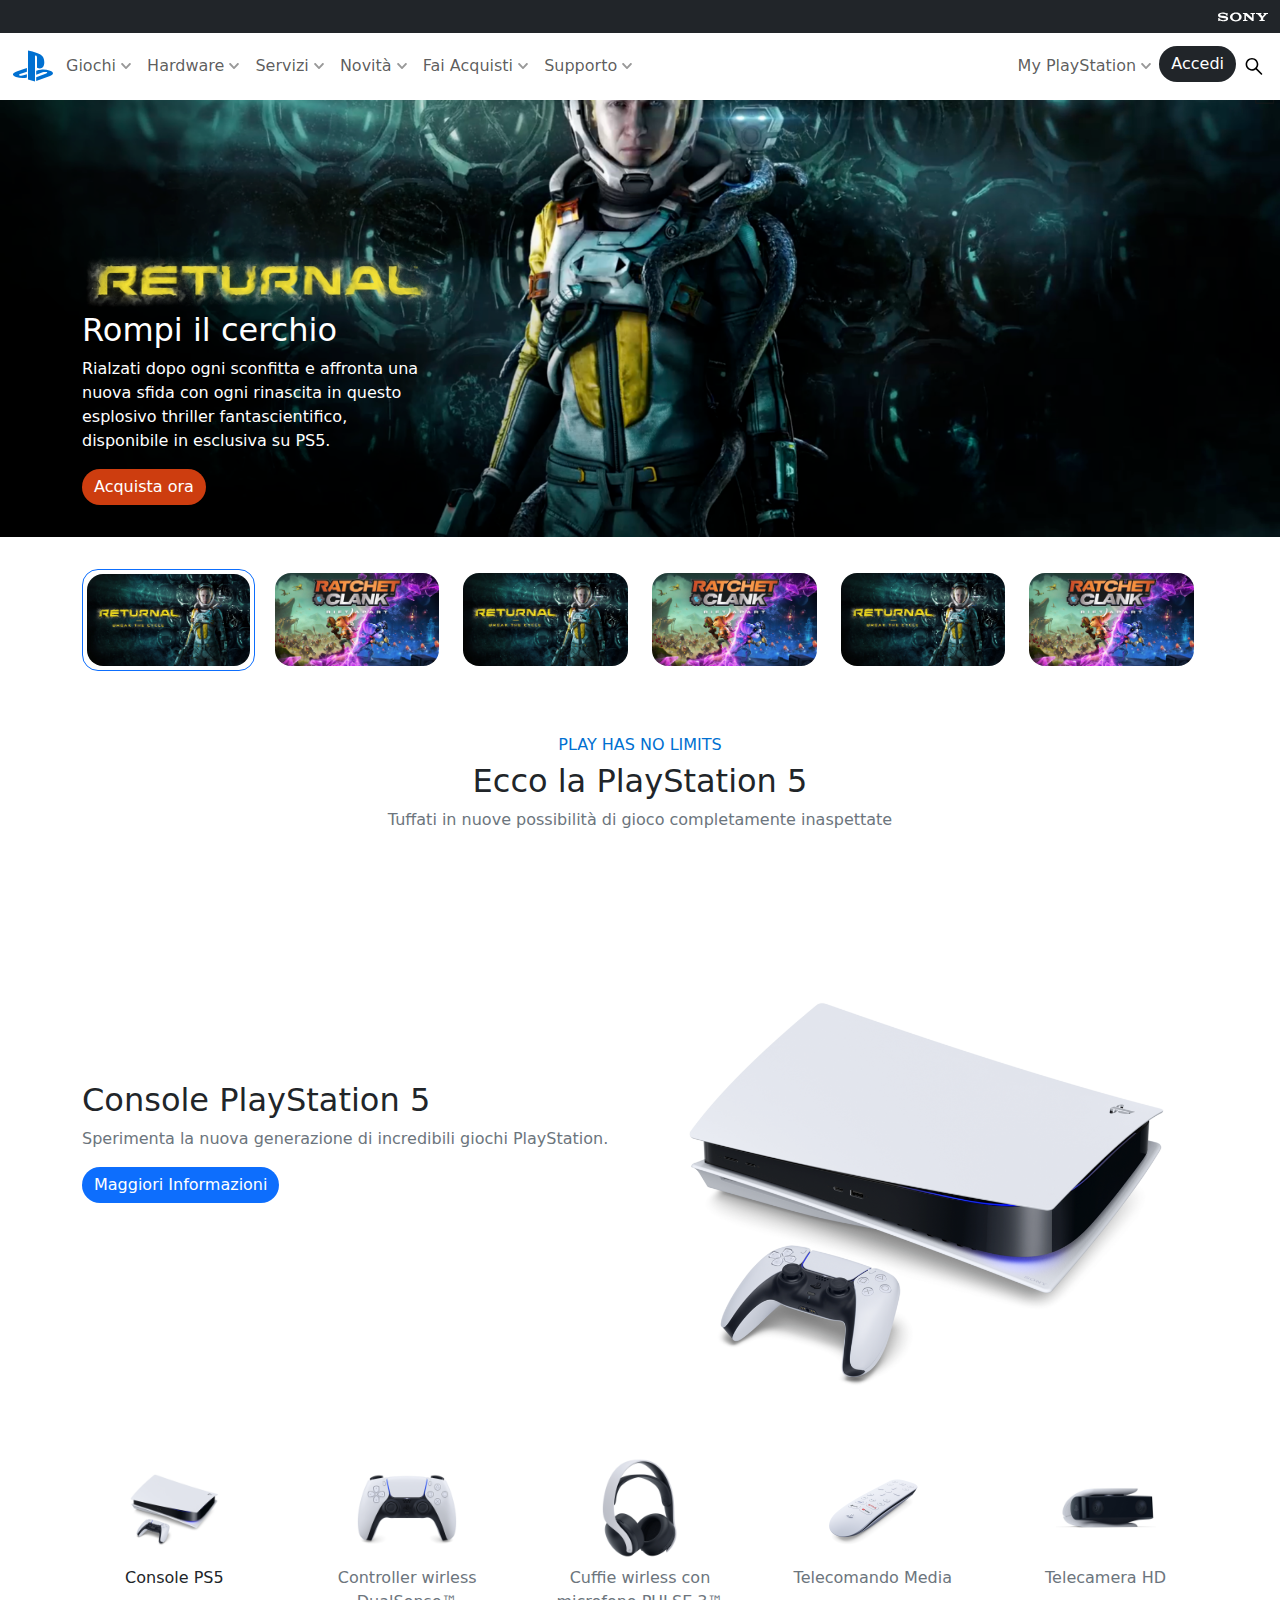
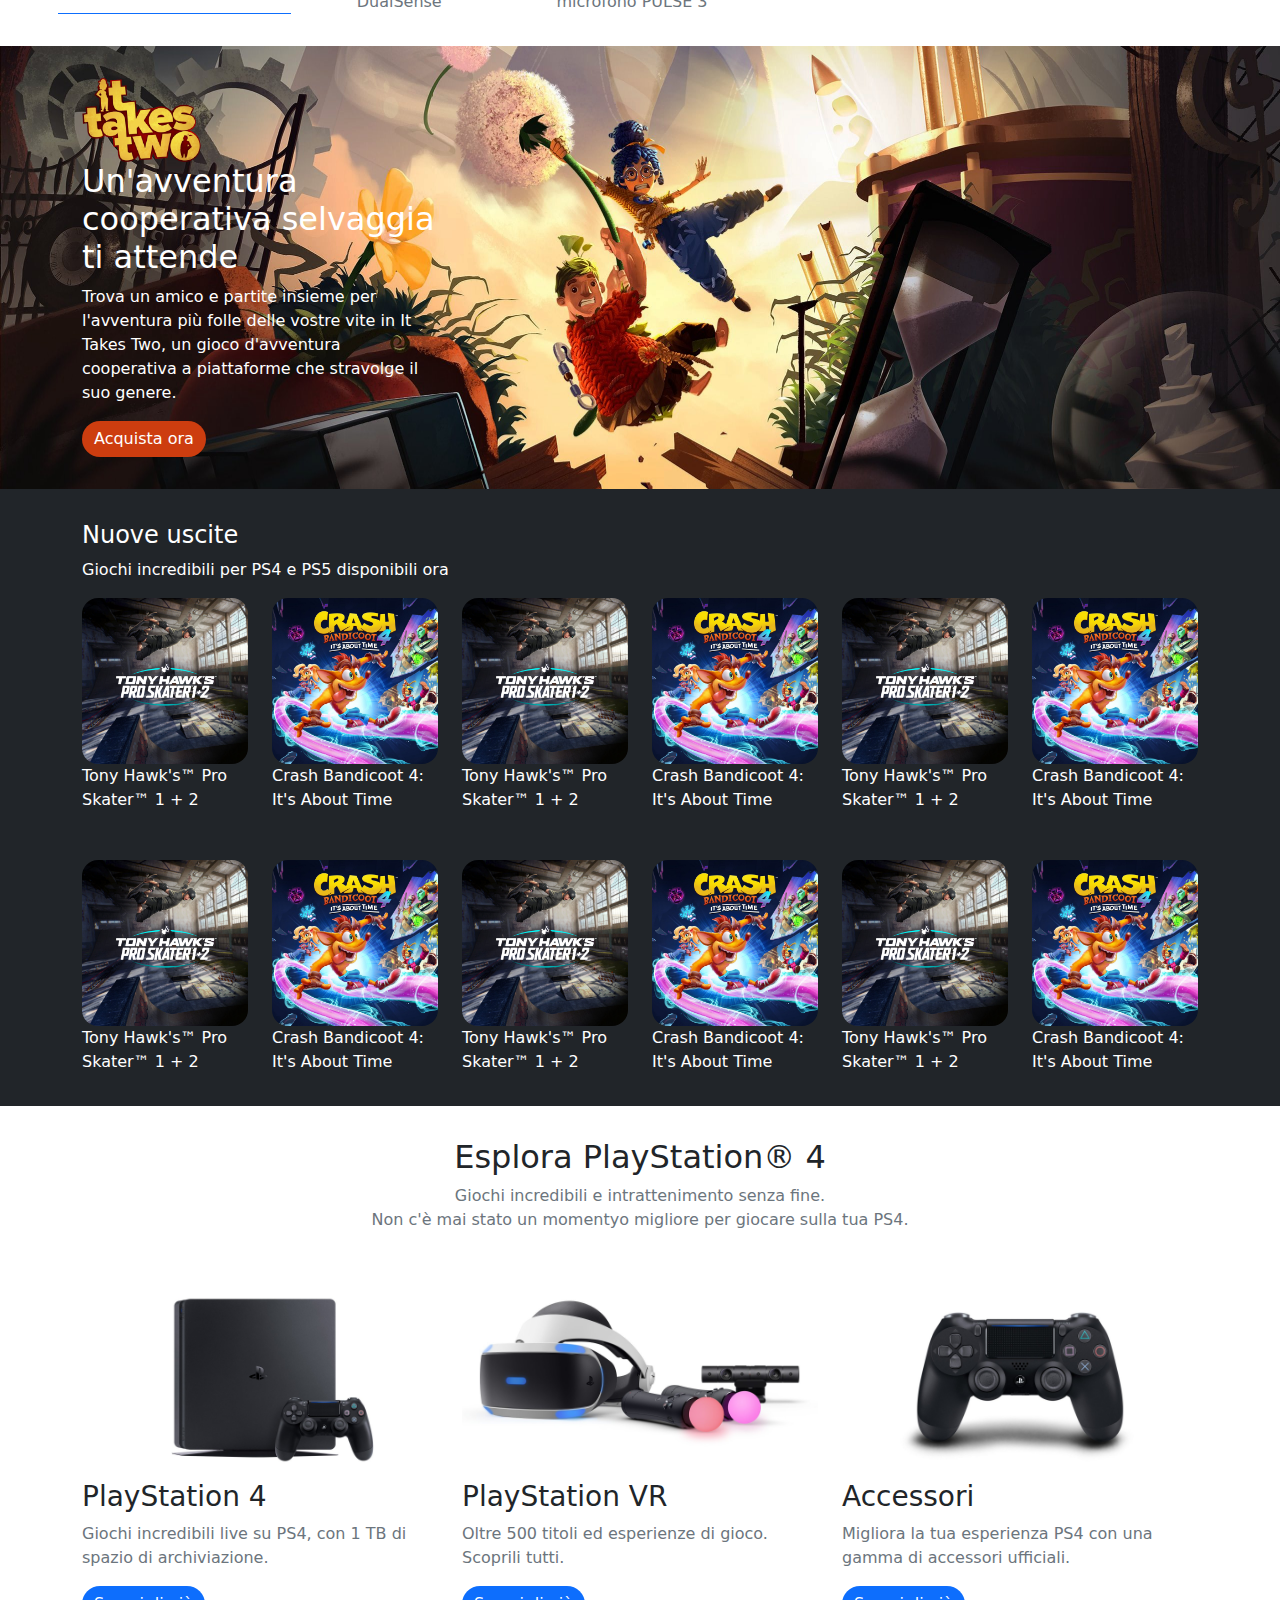
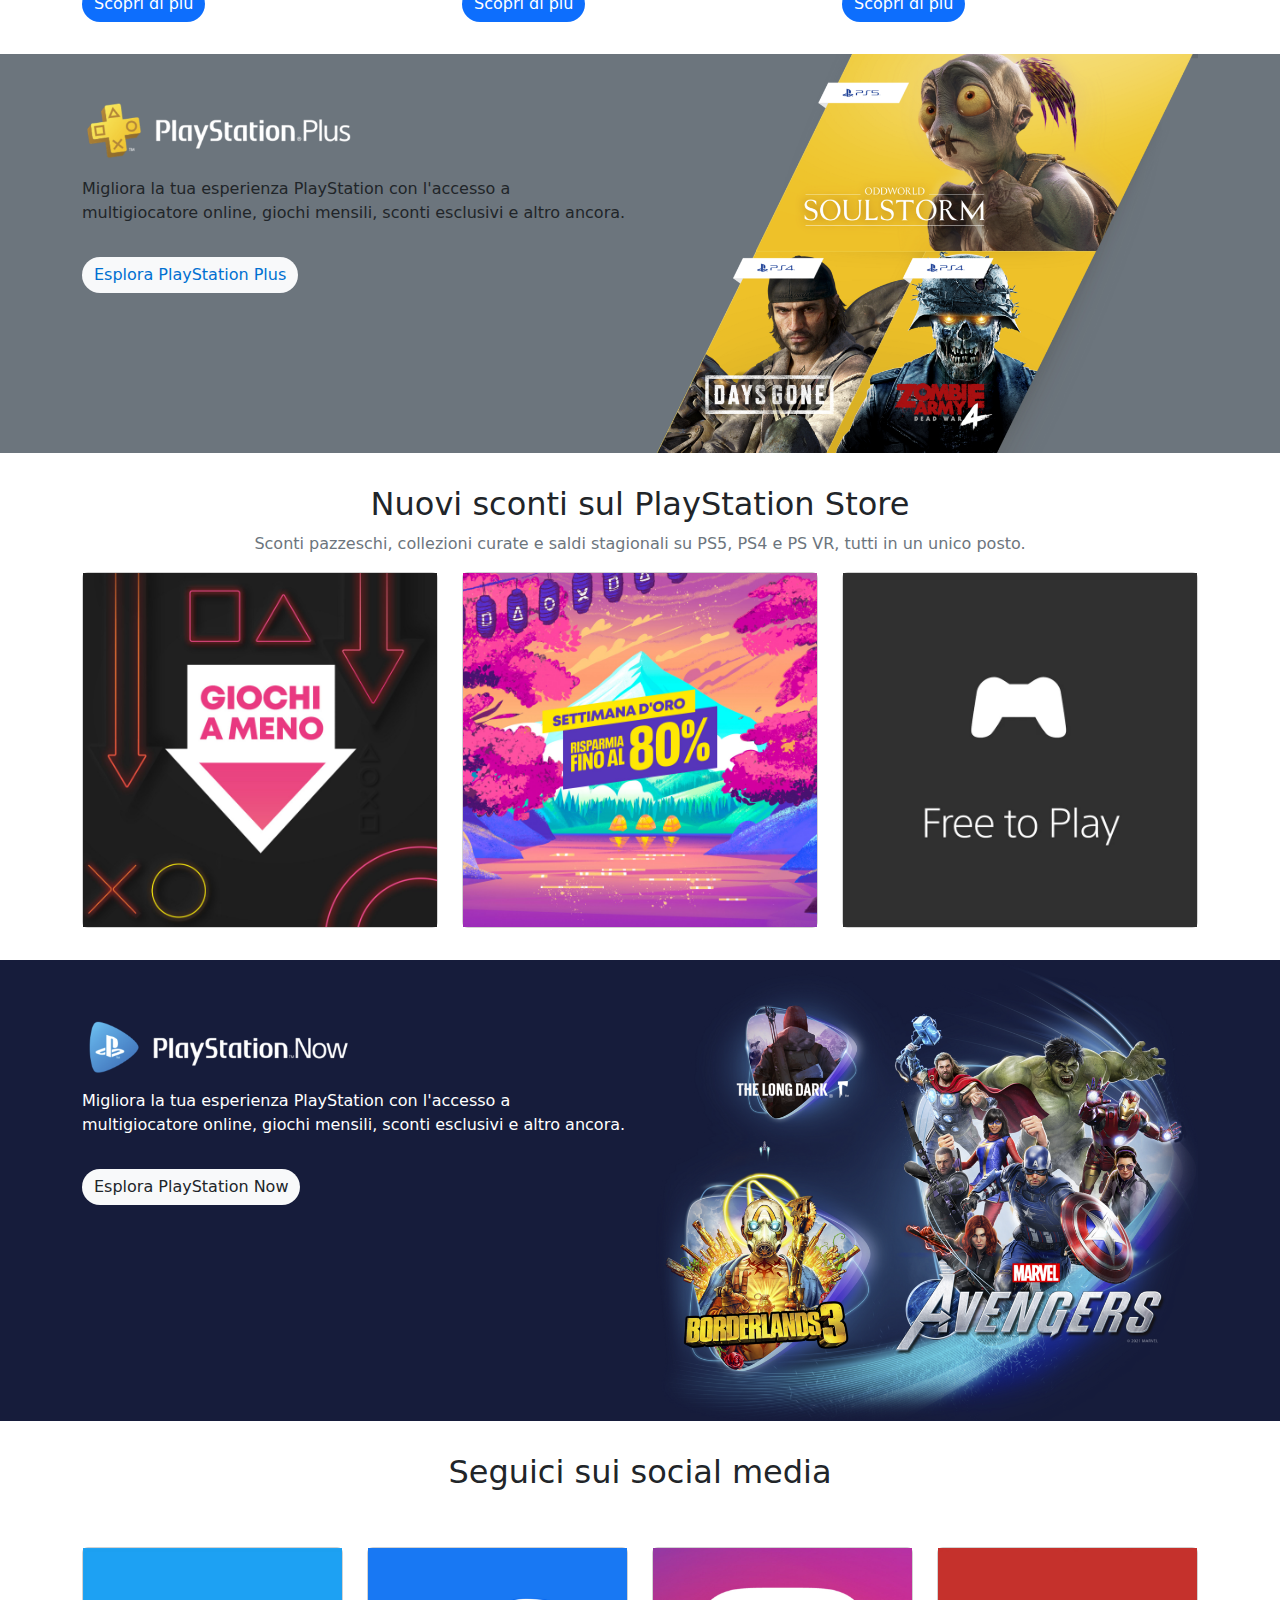
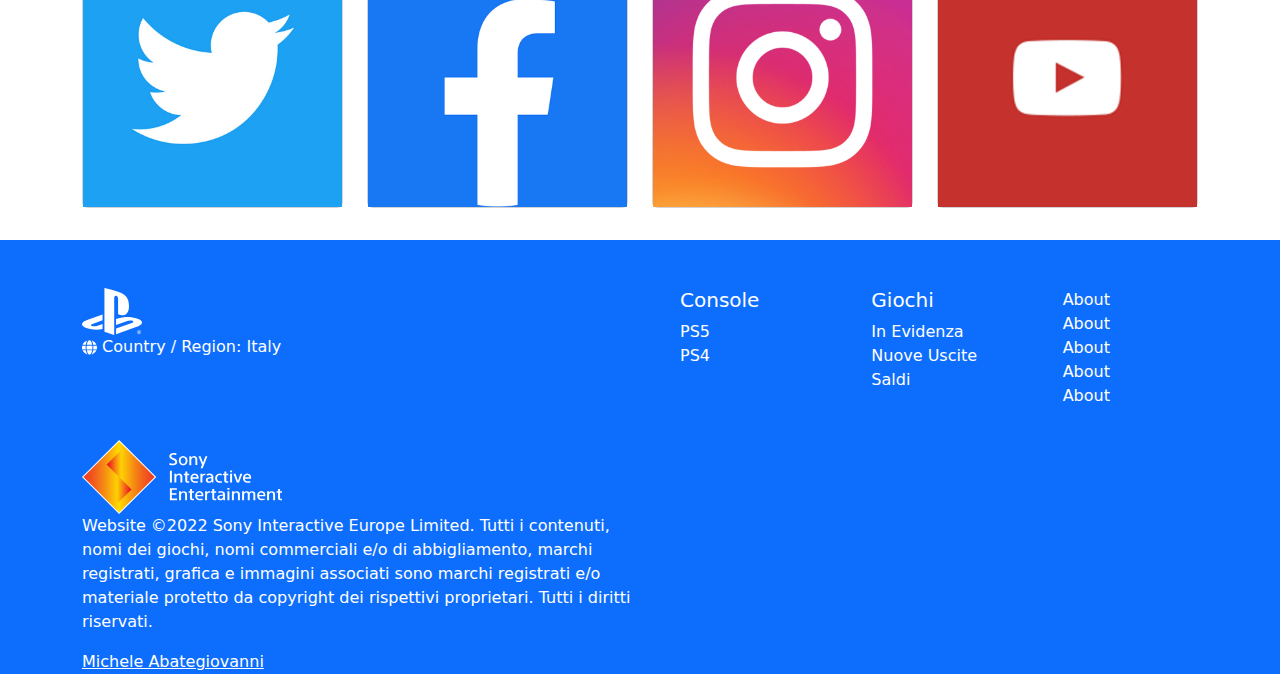
==== index.html @ 39306012 "added game link in footer" ====
<!DOCTYPE html>
<html lang="it">

<head>
    <meta charset="UTF-8">
    <meta http-equiv="X-UA-Compatible" content="IE=edge">
    <meta name="viewport" content="width=device-width, initial-scale=1.0">
    <title>Playstation</title>

    <link rel="stylesheet" href="https://cdn.jsdelivr.net/npm/bootstrap@5.2.2/dist/css/bootstrap.min.css">

    <link rel="stylesheet" href="css/style.css">
    <link rel="stylesheet" href="css/style-media.css">
</head>

<body>

    <header>

        <nav class="position-relative">
            <div class="container-fluid bg-dark text-end py-1">
                <a class="navbar-brand" href="#">
                    <img src="img/sony_logo.svg" alt="sony logo nero" width="50" height="24">
                </a>
            </div>

            <div class="container-fluid navbar navbar-expand-lg px-2 position-fixed bg-white" style="z-index:20">

                <div>
                    <img src="img/play_logo.svg" alt="logo Playstation blu">
                </div>

                <div class="collapse navbar-collapse">
                    <ul class="navbar-nav">

                        <li class="nav-item">
                            <a class="nav-link" href="#">
                                <div>
                                    <span>Giochi</span>
                                    <img src="img/chevron-down-solid.svg" alt="chevronw down grrey" width="10">
                                </div>
                            </a>
                        </li>

                        <li class="nav-item">
                            <a class="nav-link" href="#">
                                <div>
                                    <span>Hardware</span>
                                    <img src="img/chevron-down-solid.svg" alt="chevronw down grrey" width="10">
                                </div>
                            </a>
                        </li>

                        <li class="nav-item">
                            <a class="nav-link" href="#">
                                <div>
                                    <span>Servizi</span>
                                    <img src="img/chevron-down-solid.svg" alt="chevronw down grrey" width="10">
                                </div>
                            </a>
                        </li>

                        <li class="nav-item">
                            <a class="nav-link" href="#">
                                <div>
                                    <span>Novità</span>
                                    <img src="img/chevron-down-solid.svg" alt="chevronw down grrey" width="10">
                                </div>

                            </a>
                        </li>

                        <li class="nav-item">
                            <a class="nav-link" href="#">
                                <div>
                                    <span>Fai Acquisti</span>
                                    <img src="img/chevron-down-solid.svg" alt="chevronw down grrey" width="10">
                                </div>

                            </a>
                        </li>

                        <li class="nav-item">
                            <a class="nav-link" href="#">
                                <div>
                                    <span>Supporto</span>
                                    <img src="img/chevron-down-solid.svg" alt="chevronw down grrey" width="10">
                                </div>
                            </a>
                        </li>

                    </ul>
                </div>

                <div class="collapse navbar-collapse justify-content-end">
                    <ul class="navbar-nav">

                        <li class="nav-item">
                            <a class="nav-link" href="#">
                                <div>
                                    <span>My PlayStation</span>
                                    <img src="img/chevron-down-solid.svg" alt="chevronw down grrey" width="10">
                                </div>
                            </a>
                        </li>

                        <li class="nav-item">
                            <button class="btn border-0 rounded-5 bg-dark text-white" href="#">Accedi</button>
                        </li>

                        <li class="nav-item">
                            <a class="nav-link" href="#">
                                <img src="img/lens.svg" alt="chevronw down grrey" width="20">
                            </a>
                        </li>

                    </ul>
                </div>

                <div class="d-lg-none">
                    <button class="navbar-toggler">
                        <span class="navbar-toggler-icon"></span>
                    </button>
                </div>

            </div>
        </nav>

    </header>

    <main>

        <!-- Section Jumbotron -->
        <section id=hot-title class="bg-jumbotron p-jumbotron">
            <div class="container text-white">
                <div class="row">
                    <div class="col-lg-4">
                        <img src="img/returnal-hero-banner-logo.png" class="img-fluid" alt="">
                        <h2>Rompi il cerchio</h2>
                        <p>Rialzati dopo ogni sconfitta e affronta una nuova sfida con ogni rinascita in questo
                            esplosivo thriller fantascientifico, disponibile in esclusiva su PS5.
                        </p>
                        <button class="btn border-0 rounded-5 bg-orange text-white" href="#">Acquista ora</button>
                    </div>
                </div>
            </div>
        </section>

        <!-- Section Card -->
        <section>
            <div class="container">
                <div class="row row-cols-2 row-cols-sm-3 row-cols-lg-6 g-3">

                    <div class="col">
                        <div class="card border-1 border-primary p-1 rounded-4">
                            <img src="img/returnal-listing-thumb-01-ps5.jpg" class="img-fluid rounded-4"
                                alt="copertina returnal">
                        </div>
                    </div>

                    <div class="col">
                        <div class="card border-0 p-1">
                            <img src="img/ratchet-and-clank-rift-apart-keyart.jpg" class="img-fluid rounded-4"
                                alt="copertina ratchet and clank rift apart">
                        </div>
                    </div>

                    <div class="col">
                        <div class="card border-0 p-1">
                            <img src="img/returnal-listing-thumb-01-ps5.jpg" class="img-fluid rounded-4"
                                alt="copertina returnal">
                        </div>
                    </div>

                    <div class="col">
                        <div class="card border-0 p-1">
                            <img src="img/ratchet-and-clank-rift-apart-keyart.jpg" class="img-fluid rounded-4"
                                alt="copertina ratchet and clank rift apart">
                        </div>
                    </div>

                    <div class="col">
                        <div class="card border-0 p-1">
                            <img src="img/returnal-listing-thumb-01-ps5.jpg" class="img-fluid rounded-4"
                                alt="copertina returnal">
                        </div>
                    </div>

                    <div class="col">
                        <div class="card border-0 p-1">
                            <img src="img/ratchet-and-clank-rift-apart-keyart.jpg" class="img-fluid rounded-4"
                                alt="copertina ratchet and clank rift apart">
                        </div>
                    </div>

                </div>
            </div>
        </section>

        <!-- Section Here PS5 -->
        <section>
            <div class="container text-center">
                <h6 class="text-l-blue">PLAY HAS NO LIMITS</h6>
                <h2>Ecco la PlayStation 5</h2>
                <p class="text-secondary">Tuffati in nuove possibilità di gioco completamente inaspettate</p>
        </section>

        <!-- Section Console Row -->
        <section>
            <div id=ps5 class="container">
                <div class="row row-cols-1 row-cols-md-2 align-text-ps5">
                    <div class="col">
                        <h2>Console PlayStation 5</h2>
                        <p class="text-secondary">Sperimenta la nuova generazione di incredibili giochi PlayStation.</p>
                        <button class="btn border-0 rounded-5 bg-primary text-white" href="#">Maggiori
                            Informazioni</button>
                    </div>

                    <div class="col">
                        <img src="img/playstation-5-thumb.png" class="img-fluid" alt="playstation 5 con controller ">
                    </div>
                </div>

                <div class="row row-cols-3 row-cols-md-5 g-1 g-md-5 text-center">
                    <div class="col border-bottom border-primary">
                        <img src="img/playstation-5-thumb.png" class="img-fluid img-md-w  img-lg-w"
                            alt="playstation 5 con joypad">
                        <div class="d-none d-md-block pt-2">Console PS5</div>
                    </div>

                    <div class="col">
                        <img src="img/joypad-thumb.png" class="img-fluid img-md-w img-lg-w"
                            alt="joypad per playstation 5">
                        <div class="text-secondary d-none d-md-block pt-2">Controller wirless DualSense™</div>
                    </div>

                    <div class="col">
                        <img src="img/headset-thumb.png" class="img-fluid img-md-w img-lg-w"
                            alt="cuffie per playstation 5">
                        <div class="text-secondary d-none d-md-block pt-2">Cuffie wirless con microfono PULSE 3™</div>
                    </div>

                    <div class="col">
                        <img src="img/remote-thumb.png" class="img-fluid img-md-w img-lg-w"
                            alt="telecomando remoto per playstation 5">
                        <div class="text-secondary d-none d-md-block pt-2">Telecomando Media</div>
                    </div>

                    <div class="col">
                        <img src="img/camera-thumb.jpg" class="img-fluid img-md-w img-lg-w"
                            alt="camera per playstation 5">
                        <div class="text-secondary d-none d-md-block pt-2">Telecamera HD</div>
                    </div>
                </div>

            </div>

        </section>

        <!-- Section It Takes Two -->
        <section class="bg-takes-two">
            <div class="container text-white">
                <div class="row">
                    <div class="col-lg-4">
                        <img src="img/it-takes-two-logo.png" class="img-take-w img-take-lg-w"
                            alt="logo ita takes two logo">
                        <h2>Un'avventura cooperativa selvaggia ti attende</h2>
                        <p>Trova un amico e partite insieme per l'avventura più folle delle vostre vite in It Takes Two,
                            un gioco d'avventura cooperativa a piattaforme che stravolge il suo genere.
                        </p>
                        <button class="btn border-0 rounded-5 bg-orange text-white" href="#">Acquista ora</button>
                    </div>
                </div>
            </div>
        </section>

        <!-- New Releases  -->
        <section id="new-relases" class="bg-dark">

            <div class="container text-white">

                <h4>Nuove uscite</h4>
                <div class="pb-3">Giochi incredibili per PS4 e PS5 disponibili ora</div>

                <div class="row row-cols-2 row-cols-sm-3 row-cols-lg-6 gy-5">

                    <div class="col">
                        <img src="img/tony-hawks-pro-skater-1-2-store-art.jpg" class="img-fluid rounded-4"
                            alt="copertina tony hawks pro skater 1 2">
                        <div>Tony Hawk's™ Pro Skater™ 1 + 2</div>
                    </div>

                    <div class="col">
                        <img src="img/crash-bandicoot-4-its-about-time-store-art.jpg" class="img-fluid rounded-4"
                            alt="copertina crash bandicoot 4">
                        <div>Crash Bandicoot 4: It's About Time</div>
                    </div>

                    <div class="col">
                        <img src="img/tony-hawks-pro-skater-1-2-store-art.jpg" class="img-fluid rounded-4"
                            alt="copertina tony hawks pro skater 1 2">
                        <div>Tony Hawk's™ Pro Skater™ 1 + 2</div>

                    </div>

                    <div class="col">
                        <img src="img/crash-bandicoot-4-its-about-time-store-art.jpg" class="img-fluid rounded-4"
                            alt="copertina crash bandicoot 4">
                        <div>Crash Bandicoot 4: It's About Time</div>

                    </div>

                    <div class="col">
                        <img src="img/tony-hawks-pro-skater-1-2-store-art.jpg" class="img-fluid rounded-4"
                            alt="copertina tony hawks pro skater 1 2">
                        <div>Tony Hawk's™ Pro Skater™ 1 + 2</div>

                    </div>

                    <div class="col">
                        <img src="img/crash-bandicoot-4-its-about-time-store-art.jpg" class="img-fluid rounded-4"
                            alt="copertina crash bandicoot 4">
                        <div>Crash Bandicoot 4: It's About Time</div>

                    </div>

                    <div class="col">
                        <img src="img/tony-hawks-pro-skater-1-2-store-art.jpg" class="img-fluid rounded-4"
                            alt="copertina tony hawks pro skater 1 2">
                        <div>Tony Hawk's™ Pro Skater™ 1 + 2</div>
                    </div>

                    <div class="col">
                        <img src="img/crash-bandicoot-4-its-about-time-store-art.jpg" class="img-fluid rounded-4"
                            alt="copertina crash bandicoot 4">
                        <div>Crash Bandicoot 4: It's About Time</div>

                    </div>

                    <div class="col">
                        <img src="img/tony-hawks-pro-skater-1-2-store-art.jpg" class="img-fluid rounded-4"
                            alt="copertina tony hawks pro skater 1 2">
                        <div>Tony Hawk's™ Pro Skater™ 1 + 2</div>
                    </div>

                    <div class="col">
                        <img src="img/crash-bandicoot-4-its-about-time-store-art.jpg" class="img-fluid rounded-4"
                            alt="copertina crash bandicoot 4">
                        <div>Crash Bandicoot 4: It's About Time</div>

                    </div>

                    <div class="col">
                        <img src="img/tony-hawks-pro-skater-1-2-store-art.jpg" class="img-fluid rounded-4"
                            alt="copertina tony hawks pro skater 1 2">
                        <div>Tony Hawk's™ Pro Skater™ 1 + 2</div>
                    </div>

                    <div class="col">
                        <img src="img/crash-bandicoot-4-its-about-time-store-art.jpg" class="img-fluid rounded-4"
                            alt="copertina crash bandicoot 4">
                        <div>Crash Bandicoot 4: It's About Time</div>

                    </div>

                </div>

            </div>

        </section>

        <!-- Explore PS4 -->
        <section id="ps4">
            <div class="container">

                <!-- Title Section -->
                <div class="text-center pb-5">
                    <h2>Esplora PlayStation® 4</h2>
                    <div class="text-secondary">Giochi incredibili e intrattenimento senza fine.</div>
                    <div class="text-secondary">Non c'è mai stato un momentyo migliore per giocare sulla tua PS4.</div>
                </div>

                <div class="row row-cols-1 row-cols-md-3 gy-5">

                    <div class="col">
                        <img src="img/ps4-slim-homepage-image-block.jpg" class="img-fluid"
                            alt="playstation 4 con joypad">
                        <h3>PlayStation 4</h3>
                        <div class="text-secondary">Giochi incredibili live su PS4, con 1 TB di spazio di archiviazione.
                        </div>
                        <button class="btn border-0 rounded-5 bg-primary text-white mt-3" href="#">Scopri di
                            più</button>
                    </div>

                    <div class="col">
                        <img src="img/double11-202010-tw-psvr.jpg" class="img-fluid" alt="playstation vr bundle">
                        <h3>PlayStation VR</h3>
                        <div class="text-secondary">Oltre 500 titoli ed esperienze di gioco. </div>
                        <div class="text-secondary">Scoprili tutti.</div>
                        <button class="btn border-0 rounded-5 bg-primary text-white mt-3" href="#">Scopri di
                            più</button>
                    </div>

                    <div class="col">
                        <img src="img/dualshock-4-listing-thumb.jpg" class="img-fluid" alt="dualshock ps4 nero">
                        <h3>Accessori</h3>
                        <div class="text-secondary">Migliora la tua esperienza PS4 con una gamma di accessori ufficiali.
                        </div>
                        <button class="btn border-0 rounded-5 bg-primary text-white mt-3" href="#">Scopri di
                            più</button>
                    </div>

                </div>

            </div>

        </section>

        <!-- PlayStation Plus Banner -->
        <section class="bg-secondary">
            <div class="container pb-0 margin-md-banner">
                <div class="row row-cols-md-2">
                    <div class="col">
                        <img src="img/ps-plus-logo.png" class="logo-banner pt-5" alt="logo playstation plus">
                        <p class="py-3">Migliora la tua esperienza PlayStation con l'accesso a multigiocatore online,
                            giochi mensili, sconti esclusivi e altro ancora.</p>
                        <button class="btn border-0 rounded-5 bg-light text-l-blue" href="#">Esplora PlayStation
                            Plus</button>
                    </div>

                    <div class="col d-none d-md-block">
                        <img src="img/ps-plus-april-monthly-games-featured-image-block.png" class="img-fluid" alt="">
                    </div>

                </div>

            </div>
        </section>

        <!-- New Sales PS-Store -->
        <section id="sales">

            <div class="container text-center">
                <h2>Nuovi sconti sul PlayStation Store</h2>
                <p class="text-secondary">Sconti pazzeschi, collezioni curate e saldi stagionali su PS5, PS4 e PS VR,
                    tutti in un unico posto.
                </p>

                <div class="row row-cols-1 row-cols-md-3 gy-3">

                    <div class="col">
                        <div class="card">
                            <a href="#">
                                <img src="img/playstation-store-games-under-20-spotlight.jpg" class="img-fluid"
                                    alt="copertina sconti giochi a meno 20">
                            </a>
                        </div>
                    </div>

                    <div class="col">
                        <div class="card">
                            <a href="#">
                                <img src="img/playstation-store-golden-week-sale-spotlight.jpg" class="img-fluid"
                                    alt="copertina settimana d'oro fino a 80%">
                            </a>
                        </div>
                    </div>

                    <div class="col">
                        <div class="card">
                            <a href="#">
                                <img src="img/playstation-store-free-to-play-spotlight.png" class="img-fluid"
                                    alt="copertina free to play giochi">
                            </a>
                        </div>
                    </div>

                </div>

            </div>

        </section>

        <!-- PlayStation Now Banner -->
        <section class="bg-ps-now">

            <div class="container pb-0 margin-md-banner">

                <div class="row row-cols-md-2">

                    <div class="col">

                        <img src="img/ps-now-logo-two-column.png" class="logo-banner pt-5" alt="logo playstation now">
                        <p class="py-3 text-white">Migliora la tua esperienza PlayStation con l'accesso a multigiocatore
                            online,
                            giochi mensili, sconti esclusivi e altro ancora.</p>
                        <button class="btn border-0 rounded-5 bg-light" href="#">Esplora PlayStation
                            Now</button>
                    </div>

                    <div class="col d-none d-md-block">
                        <img src="img/ps-now-april-featured-image-block.png" class="img-fluid"
                            alt="immagine ps now aprile ">
                    </div>

                </div>

            </div>

        </section>

        <!-- Follow On Social Media -->
        <section>

            <div class="container text-center">

                <h2 class="pb-5">Seguici sui social media</h2>

                <div class="row row-cols-2 row-cols-sm-4 gy-3">

                    <div class="col">

                        <div class="card">
                            <a href="#">
                                <img src="img/twitter.jpg" class="img-fluid" alt="copertina logo twitter">
                            </a>
                        </div>

                    </div>

                    <div class="col">

                        <div class="card">
                            <a href="#">
                                <img src="img/facebook.jpg" class="img-fluid" alt="copertina logo facebook">
                            </a>
                        </div>

                    </div>

                    <div class="col">

                        <div class="card">
                            <a href="#">
                                <img src="img/instagram.jpg" class="img-fluid" alt="copertina logo instagram">
                            </a>
                        </div>

                    </div>

                    <div class="col">

                        <div class="card">
                            <a href="#">
                                <img src="img/youtube.png" class="img-fluid" alt="copertina logo youtube">
                            </a>
                        </div>

                    </div>

                </div>

            </div>

        </section>

    </main>

    <footer class="bg-primary">

        <div class="container pt-5">

            <div class="row row-cols-1 row-cols-lg-2 g-3">

                <div class="col">

                    <a href="#">
                        <img src="img/ps-footer.svg" alt="logo playstation bianco">
                    </a>

                    <div>
                        <a href="#">
                            <img src="img/language-globe.svg" class="img-fluid" width="15" alt="icona globo lingua">
                        </a>
                        <span class="text-white">Country / Region: Italy</span>
                    </div>

                </div>

                <div class="col">

                    <div class="row row-cols-1 row-cols-md-3">

                        <div class="col">

                            
                            <ul>

                                <li><h5 class="text-white">Console</h5></li>

                                <li><a href="#ps5">PS5</a></li>

                                <li><a href="#ps4">PS4</a></li>

                            </ul>

                        </div>

                        <div class="col">

                            <ul>

                                <li><h5 class="text-white">Giochi</h5></li>

                                <li><a href="#hot-title">In Evidenza</a></li>

                                <li><a href="#new-relases">Nuove Uscite</a></li>

                                <li><a href="#sales">Saldi</a></li>

                            </ul>

                        </div>

                        <div class="col">

                            <ul>

                                <li><a href="#">About</a></li>

                                <li><a href="#">About</a></li>

                                <li><a href="#">About</a></li>

                                <li><a href="#">About</a></li>

                                <li><a href="#">About</a></li>

                            </ul>

                        </div>

                    </div>

                </div>

                <div class="col">

                    <a href="#">
                        <img src="img/sie-logo.svg" class="img-fluid" width="200" alt="logo Sony Interactive Entertainment">
                    </a>

                    <div class="text-white">
                        <p >Website ©2022 Sony Interactive Europe Limited. Tutti i contenuti, nomi dei giochi, nomi
                            commerciali e/o di abbigliamento, marchi registrati, grafica e immagini associati sono
                            marchi registrati e/o materiale protetto da copyright dei rispettivi proprietari. Tutti i
                            diritti riservati.
                        </p>
                        <a href="#" class="text-white">Michele Abategiovanni</a>
                    </div>

                </div>

            </div>

        </div>

    </footer>

</body>

</html>
---- css/style.css ----
main {
    margin-top: 67px;
}

section {
    padding: 2rem 0;
}

.bg-jumbotron {
    background-image: url(../img/jumbo-bg.png);
    background-size: cover;
    background-position: center;
}

.p-jumbotron {
    padding-top: 150px;
}

.bg-orange {
    background-color: #CD3D0F;
}

.text-l-blue{
    color: #0070D1;
}


.bg-takes-two{
    background-image: url(../img/it-takes-two-hero-banner-desktop.jpg);
    background-repeat: no-repeat;
    background-size: cover;
    background-position: top;
}

.bg-ps-now{
    background-color: #161C3B;
}

.img-take-w{
    width: 300px;
}

.logo-banner{
    width: 50%;
    height: auto;
}

footer ul li a{
    color: white;
    text-decoration: none;
}

footer ul li{
    list-style: none;
}
---- css/style-media.css ----
@media screen and (min-width: 768px) {
    .align-text-ps5{
        align-items: last baseline;
    }

    .img-md-w{
        width: 60px;
    }

    .margin-md-banner{
        margin-top: -32px;
        margin-bottom: -32px;
    }


}

@media screen and (min-width: 992px) {
    .img-lg-w{
        width: 100px;
    }

    .img-take-lg-w{
        width: 120px;
    }
}
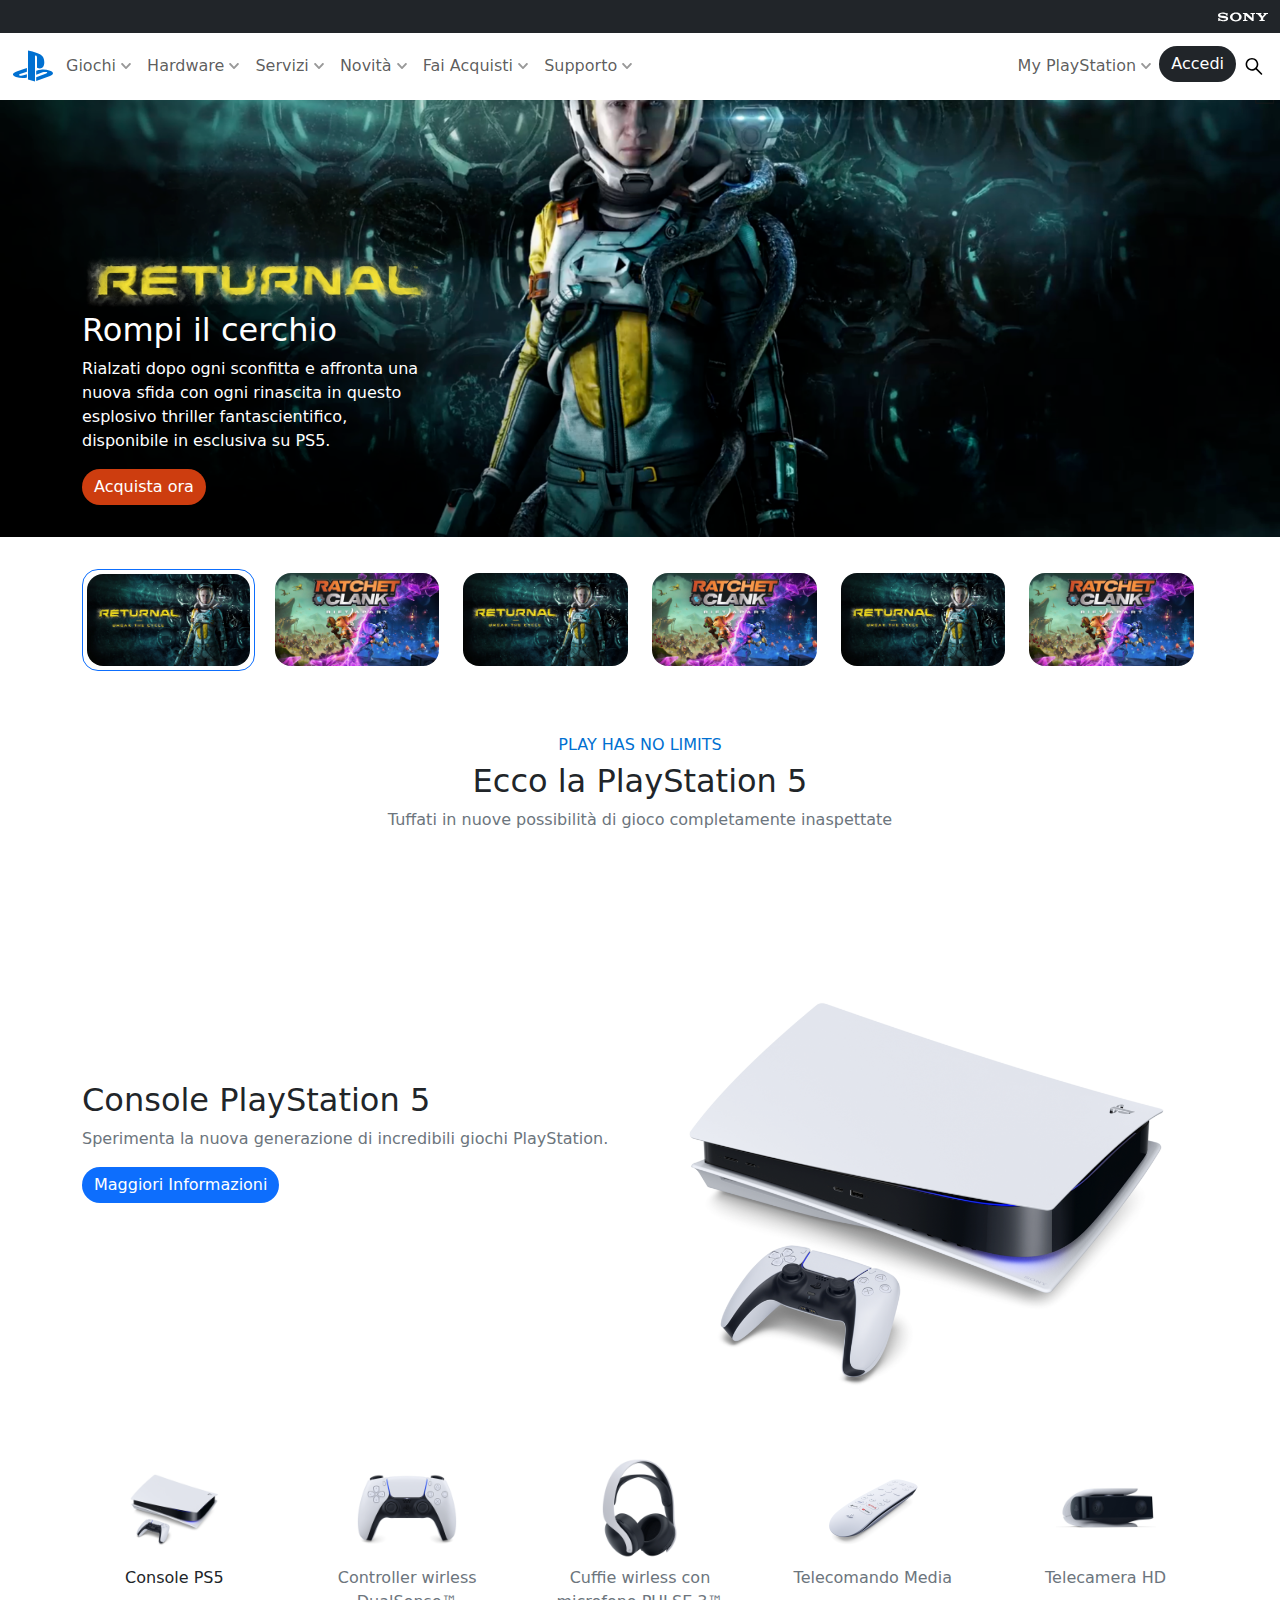
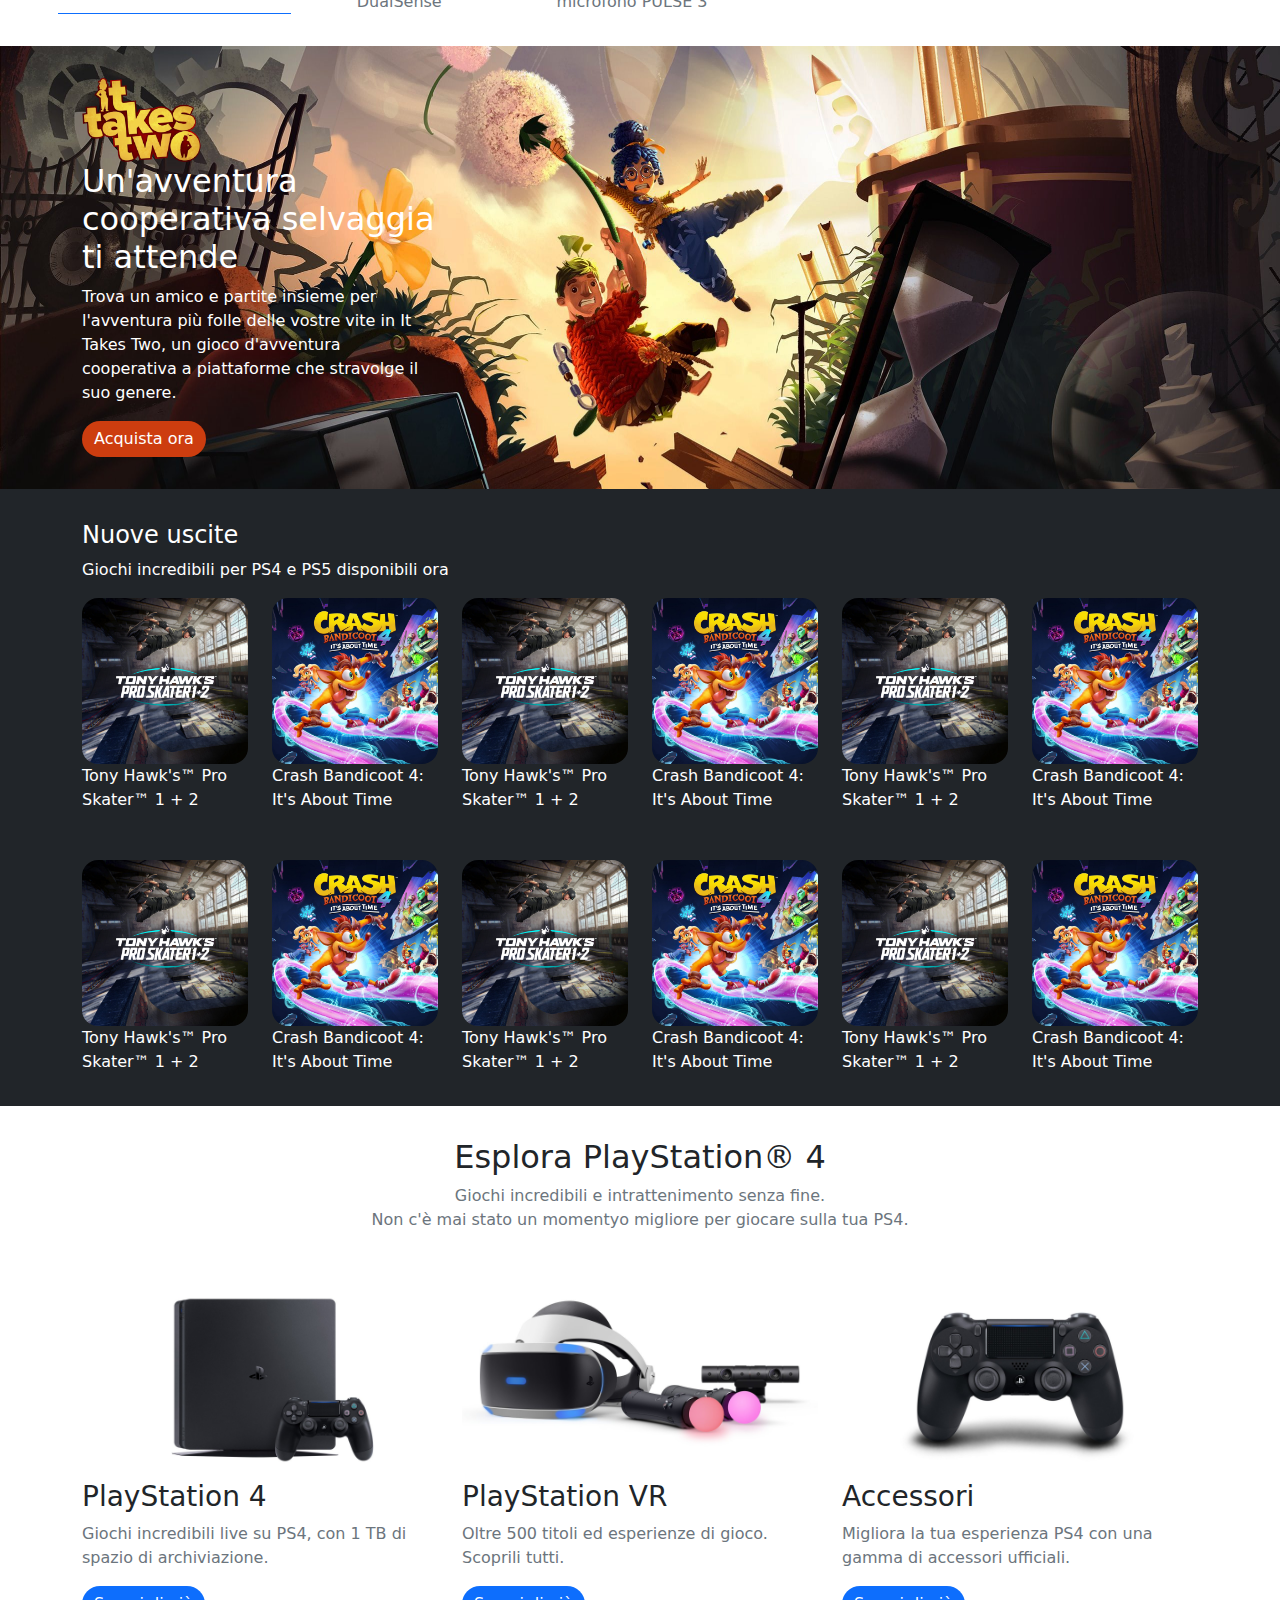
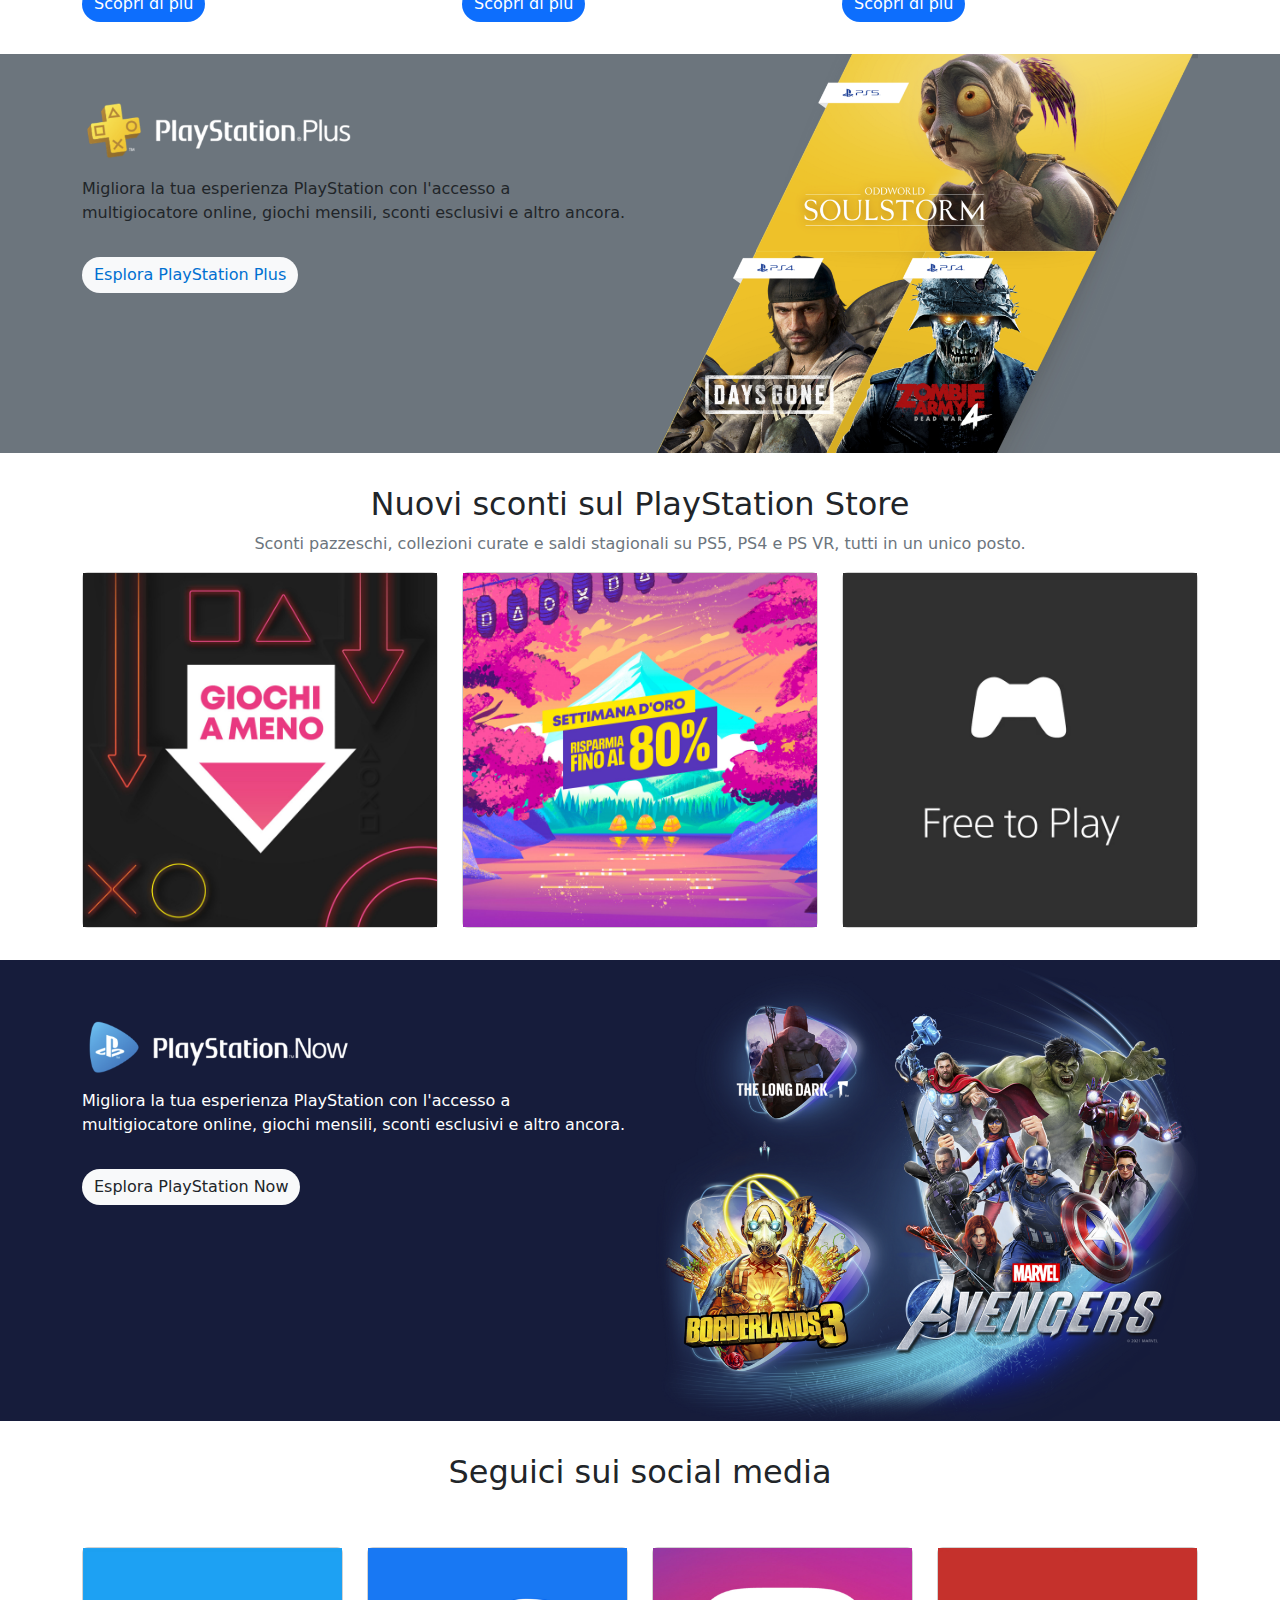
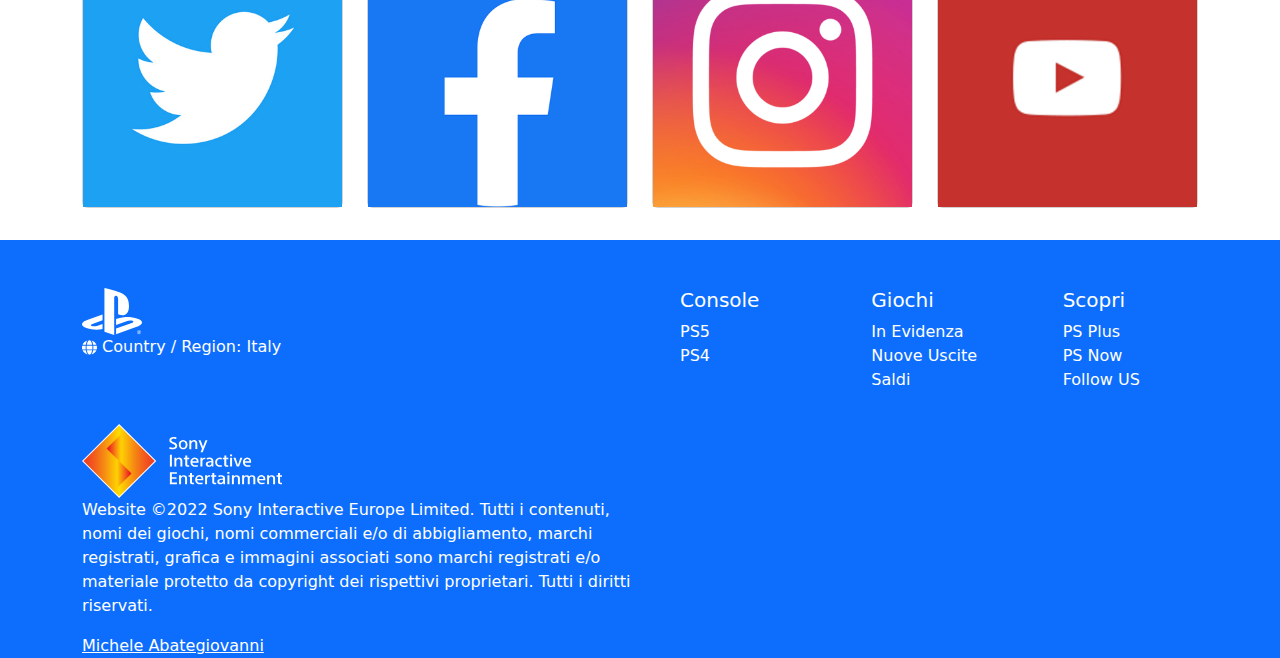
==== commit 2f670652: "added scopri link in footer" ====
--- a/index.html
+++ b/index.html
@@ -417,7 +417,7 @@
         </section>
 
         <!-- PlayStation Plus Banner -->
-        <section class="bg-secondary">
+        <section id="ps-plus" class="bg-secondary">
             <div class="container pb-0 margin-md-banner">
                 <div class="row row-cols-md-2">
                     <div class="col">
@@ -482,7 +482,7 @@
         </section>
 
         <!-- PlayStation Now Banner -->
-        <section class="bg-ps-now">
+        <section id="ps-now" class="bg-ps-now">
 
             <div class="container pb-0 margin-md-banner">
 
@@ -510,7 +510,7 @@
         </section>
 
         <!-- Follow On Social Media -->
-        <section>
+        <section id="follow-us">
 
             <div class="container text-center">
 
@@ -626,15 +626,13 @@
 
                             <ul>
 
-                                <li><a href="#">About</a></li>
-
-                                <li><a href="#">About</a></li>
-
-                                <li><a href="#">About</a></li>
-
-                                <li><a href="#">About</a></li>
-
-                                <li><a href="#">About</a></li>
+                                <li><h5 class="text-white">Scopri</h5></li>
+
+                                <li><a href="#ps-plus">PS Plus</a></li>
+
+                                <li><a href="#ps-now">PS Now</a></li>
+
+                                <li><a href="#follow-us">Follow US</a></li>
 
                             </ul>
 
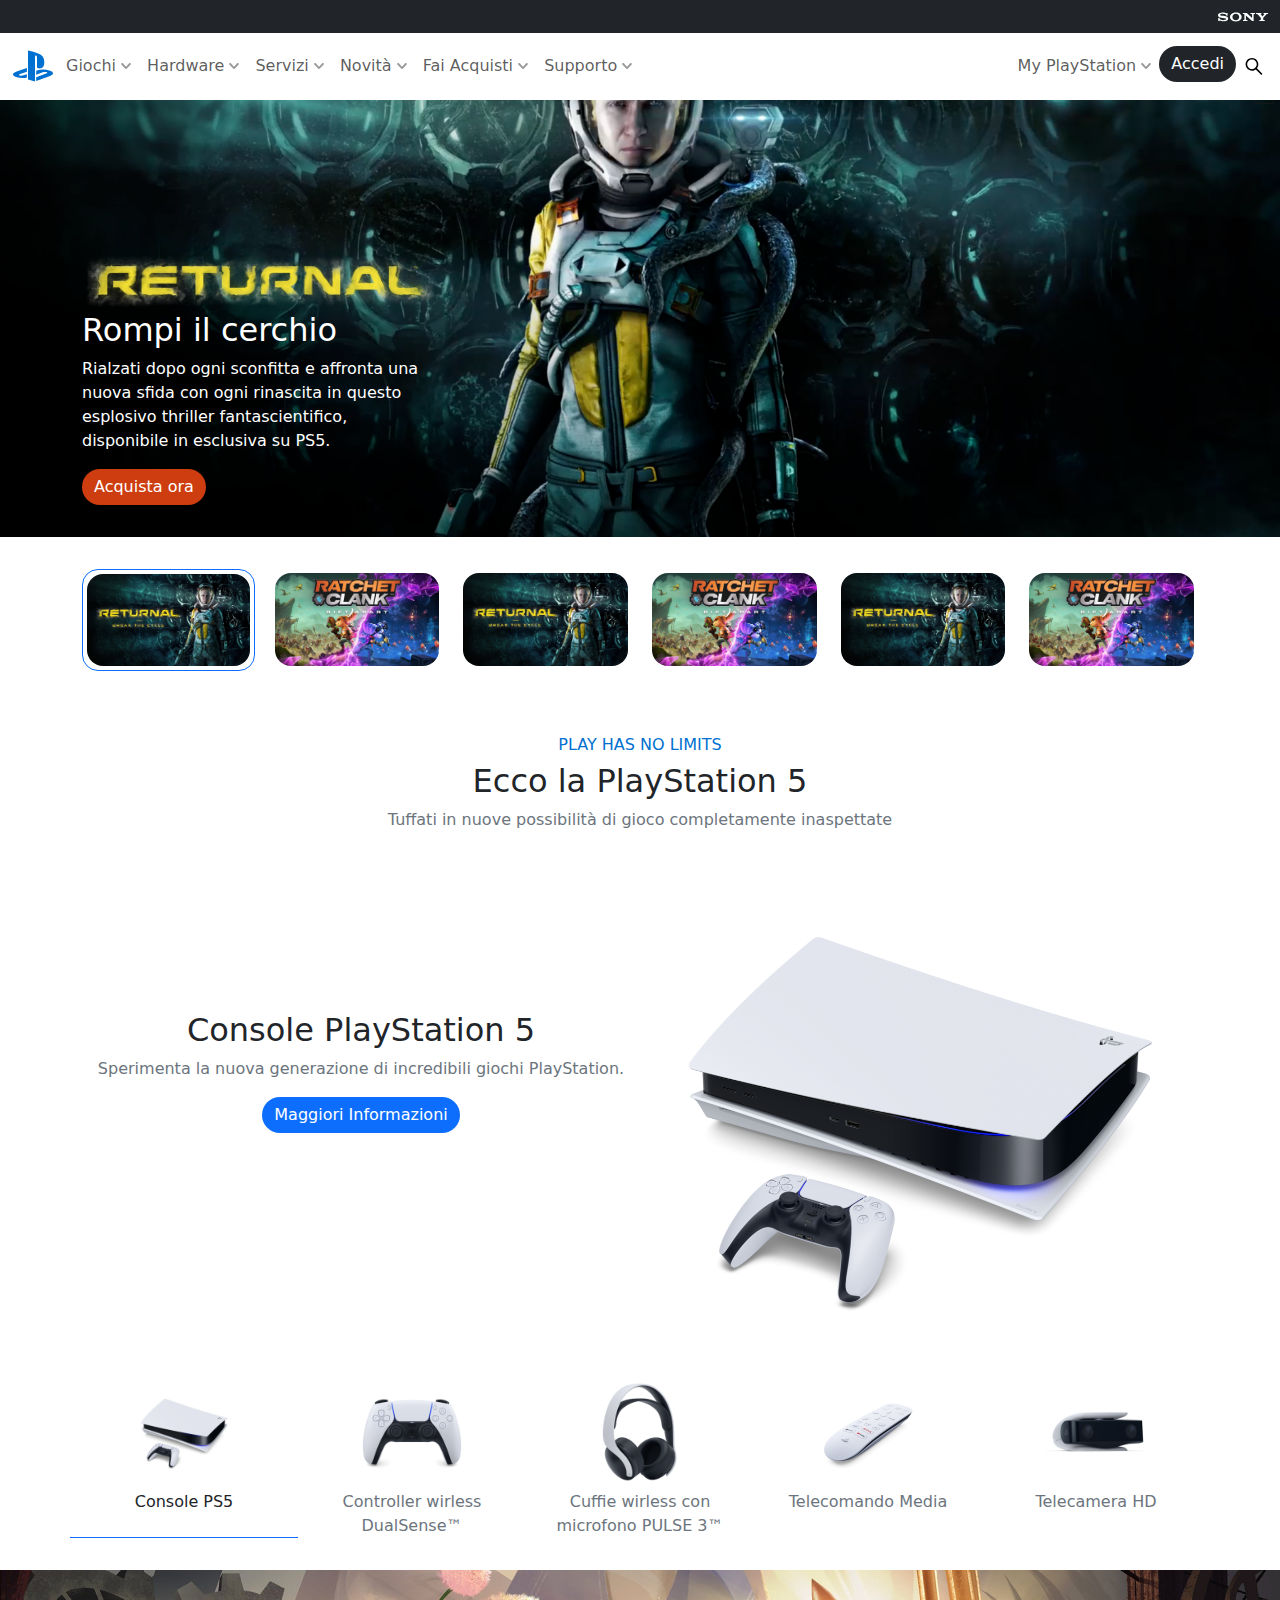
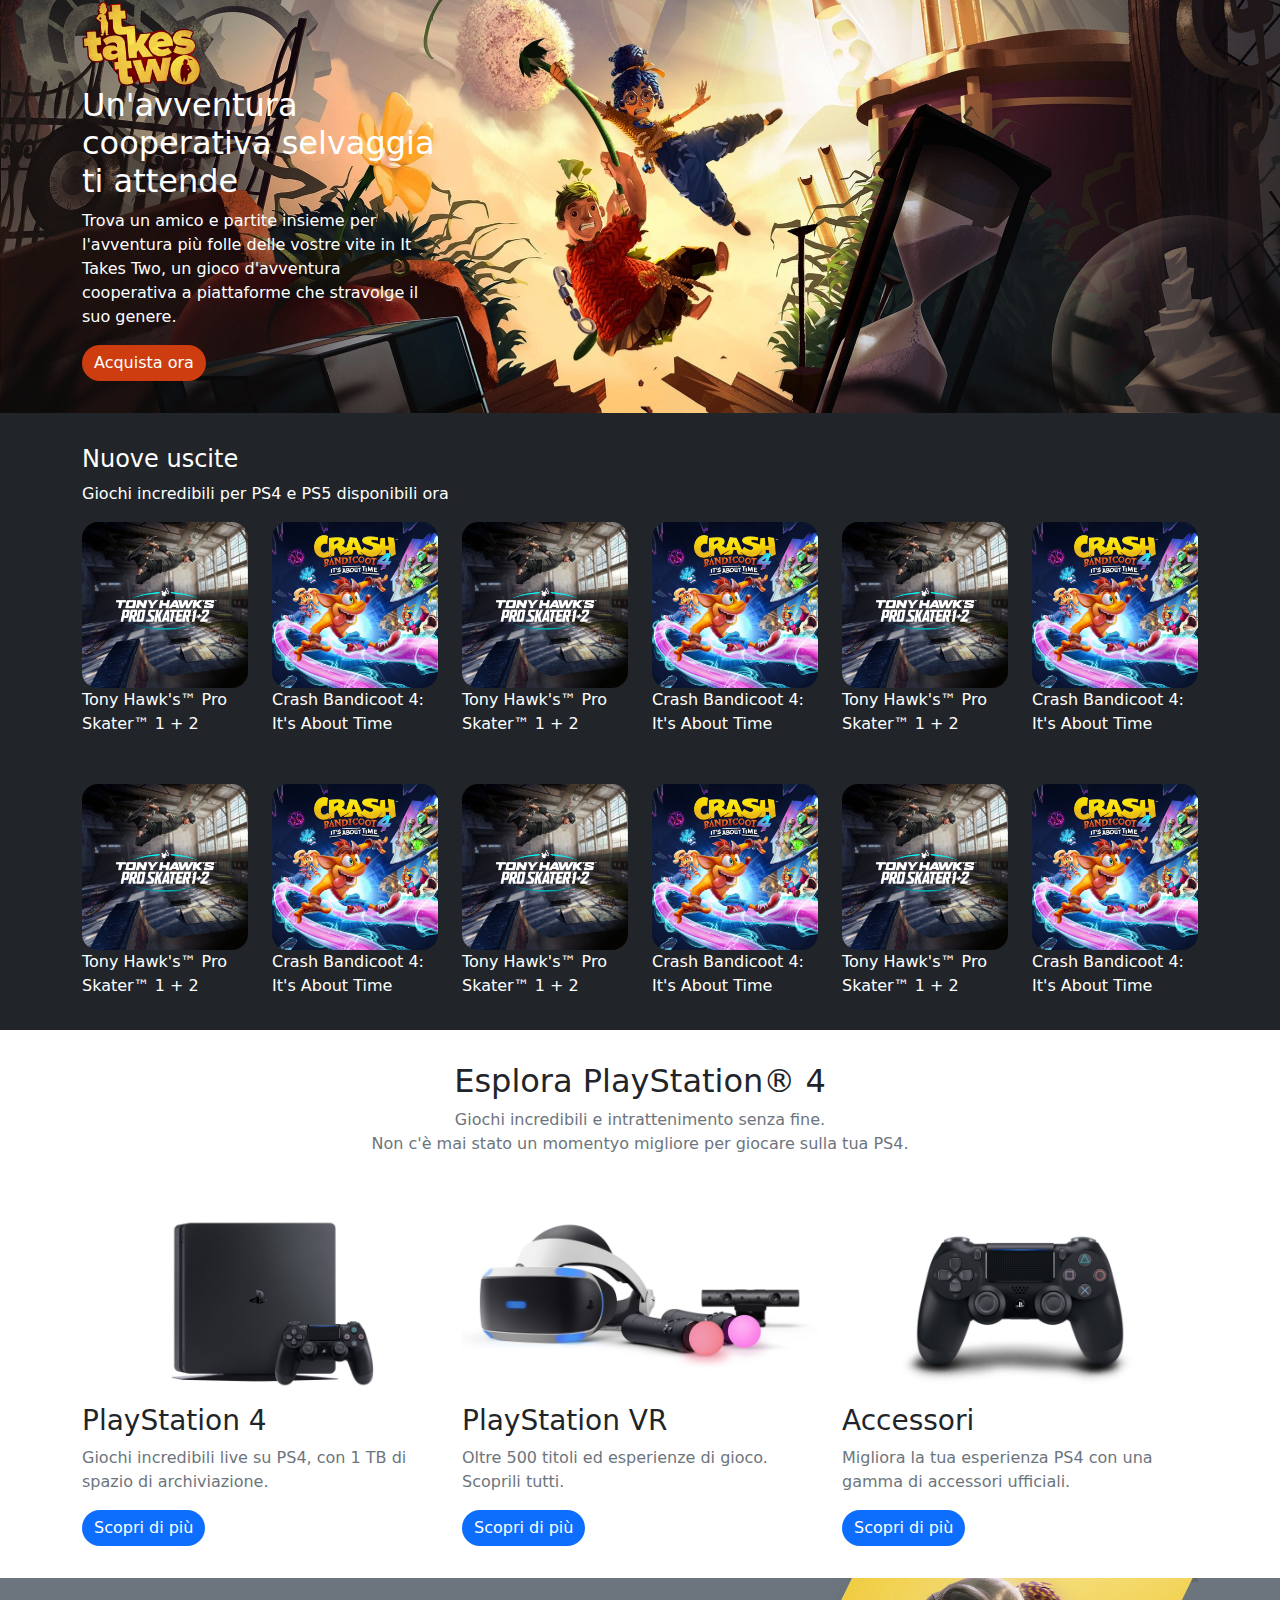
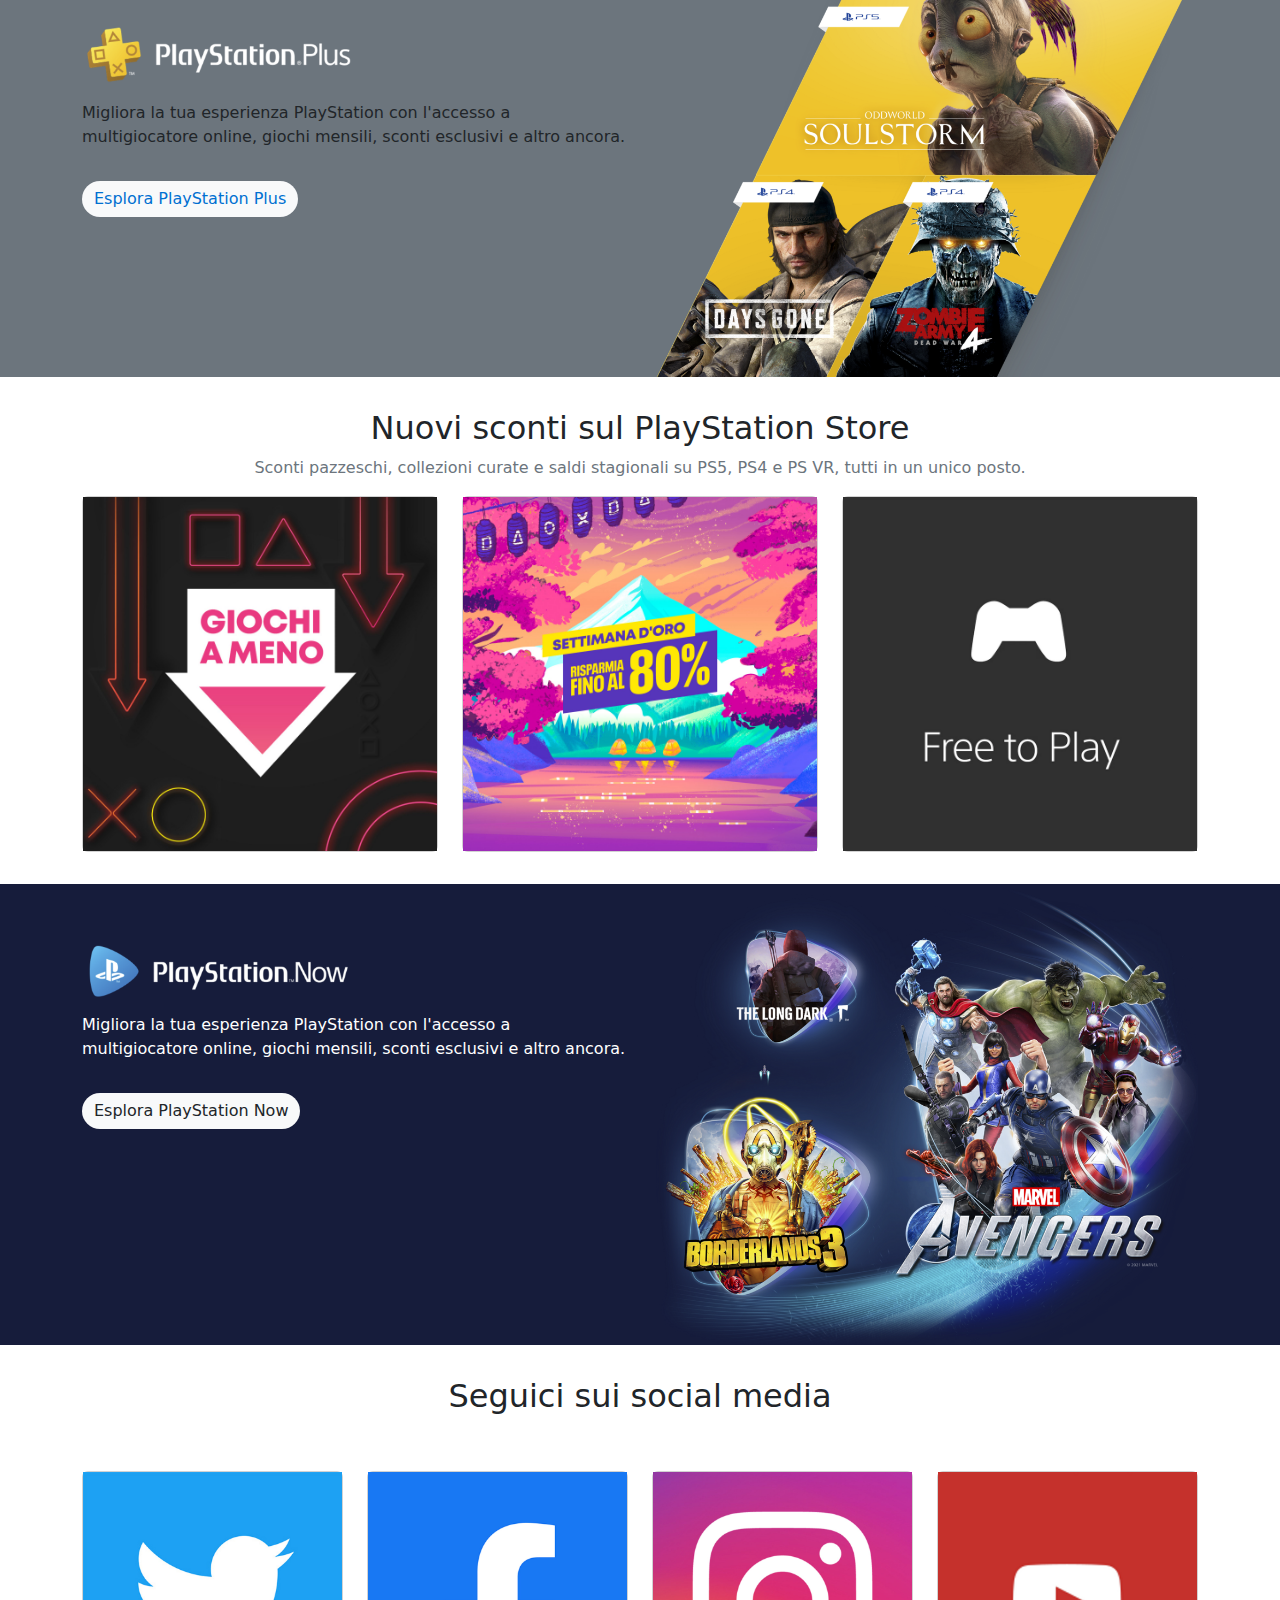
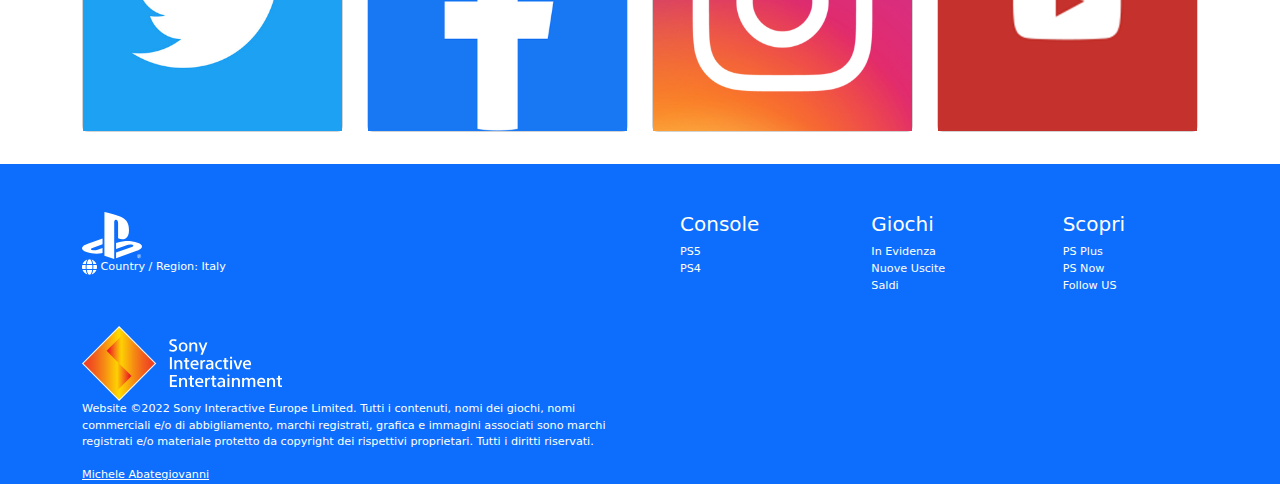
==== commit 73287bb4: "remove section here ps5" ====
--- a/index.html
+++ b/index.html
@@ -197,63 +197,63 @@
             </div>
         </section>
 
-        <!-- Section Here PS5 -->
-        <section>
-            <div class="container text-center">
-                <h6 class="text-l-blue">PLAY HAS NO LIMITS</h6>
-                <h2>Ecco la PlayStation 5</h2>
-                <p class="text-secondary">Tuffati in nuove possibilità di gioco completamente inaspettate</p>
-        </section>
-
         <!-- Section Console Row -->
         <section>
             <div id=ps5 class="container">
-                <div class="row row-cols-1 row-cols-md-2 align-text-ps5">
-                    <div class="col">
-                        <h2>Console PlayStation 5</h2>
-                        <p class="text-secondary">Sperimenta la nuova generazione di incredibili giochi PlayStation.</p>
-                        <button class="btn border-0 rounded-5 bg-primary text-white" href="#">Maggiori
-                            Informazioni</button>
-                    </div>
-
-                    <div class="col">
-                        <img src="img/playstation-5-thumb.png" class="img-fluid" alt="playstation 5 con controller ">
-                    </div>
-                </div>
-
-                <div class="row row-cols-3 row-cols-md-5 g-1 g-md-5 text-center">
-                    <div class="col border-bottom border-primary">
-                        <img src="img/playstation-5-thumb.png" class="img-fluid img-md-w  img-lg-w"
-                            alt="playstation 5 con joypad">
-                        <div class="d-none d-md-block pt-2">Console PS5</div>
-                    </div>
-
-                    <div class="col">
-                        <img src="img/joypad-thumb.png" class="img-fluid img-md-w img-lg-w"
-                            alt="joypad per playstation 5">
-                        <div class="text-secondary d-none d-md-block pt-2">Controller wirless DualSense™</div>
-                    </div>
-
-                    <div class="col">
-                        <img src="img/headset-thumb.png" class="img-fluid img-md-w img-lg-w"
-                            alt="cuffie per playstation 5">
-                        <div class="text-secondary d-none d-md-block pt-2">Cuffie wirless con microfono PULSE 3™</div>
-                    </div>
-
-                    <div class="col">
-                        <img src="img/remote-thumb.png" class="img-fluid img-md-w img-lg-w"
-                            alt="telecomando remoto per playstation 5">
-                        <div class="text-secondary d-none d-md-block pt-2">Telecomando Media</div>
-                    </div>
-
-                    <div class="col">
-                        <img src="img/camera-thumb.jpg" class="img-fluid img-md-w img-lg-w"
-                            alt="camera per playstation 5">
-                        <div class="text-secondary d-none d-md-block pt-2">Telecamera HD</div>
-                    </div>
-                </div>
-
-            </div>
+                <div class="container text-center">
+                    <h6 class="text-l-blue">PLAY HAS NO LIMITS</h6>
+                    <h2>Ecco la PlayStation 5</h2>
+                    <p class="text-secondary">Tuffati in nuove possibilità di gioco completamente inaspettate</p>
+
+                    <div class="row row-cols-1 row-cols-md-2 align-text-ps5">
+                        <div class="col">
+                            <h2>Console PlayStation 5</h2>
+                            <p class="text-secondary">Sperimenta la nuova generazione di incredibili giochi PlayStation.
+                            </p>
+                            <button class="btn border-0 rounded-5 bg-primary text-white" href="#">Maggiori
+                                Informazioni</button>
+                        </div>
+
+                        <div class="col">
+                            <img src="img/playstation-5-thumb.png" class="img-fluid"
+                                alt="playstation 5 con controller ">
+                        </div>
+                    </div>
+
+                    <div class="row row-cols-3 row-cols-md-5 g-1 g-md-5 text-center">
+                        <div class="col border-bottom border-primary">
+                            <img src="img/playstation-5-thumb.png" class="img-fluid img-md-w  img-lg-w"
+                                alt="playstation 5 con joypad">
+                            <div class="d-none d-md-block pt-2">Console PS5</div>
+                        </div>
+
+                        <div class="col">
+                            <img src="img/joypad-thumb.png" class="img-fluid img-md-w img-lg-w"
+                                alt="joypad per playstation 5">
+                            <div class="text-secondary d-none d-md-block pt-2">Controller wirless DualSense™</div>
+                        </div>
+
+                        <div class="col">
+                            <img src="img/headset-thumb.png" class="img-fluid img-md-w img-lg-w"
+                                alt="cuffie per playstation 5">
+                            <div class="text-secondary d-none d-md-block pt-2">Cuffie wirless con microfono PULSE 3™
+                            </div>
+                        </div>
+
+                        <div class="col">
+                            <img src="img/remote-thumb.png" class="img-fluid img-md-w img-lg-w"
+                                alt="telecomando remoto per playstation 5">
+                            <div class="text-secondary d-none d-md-block pt-2">Telecomando Media</div>
+                        </div>
+
+                        <div class="col">
+                            <img src="img/camera-thumb.jpg" class="img-fluid img-md-w img-lg-w"
+                                alt="camera per playstation 5">
+                            <div class="text-secondary d-none d-md-block pt-2">Telecamera HD</div>
+                        </div>
+                    </div>
+
+                </div>
 
         </section>
 
@@ -593,10 +593,12 @@
 
                         <div class="col">
 
-                            
+
                             <ul>
 
-                                <li><h5 class="text-white">Console</h5></li>
+                                <li>
+                                    <h5 class="text-white">Console</h5>
+                                </li>
 
                                 <li><a href="#ps5">PS5</a></li>
 
@@ -610,7 +612,9 @@
 
                             <ul>
 
-                                <li><h5 class="text-white">Giochi</h5></li>
+                                <li>
+                                    <h5 class="text-white">Giochi</h5>
+                                </li>
 
                                 <li><a href="#hot-title">In Evidenza</a></li>
 
@@ -626,7 +630,9 @@
 
                             <ul>
 
-                                <li><h5 class="text-white">Scopri</h5></li>
+                                <li>
+                                    <h5 class="text-white">Scopri</h5>
+                                </li>
 
                                 <li><a href="#ps-plus">PS Plus</a></li>
 
@@ -645,11 +651,12 @@
                 <div class="col">
 
                     <a href="#">
-                        <img src="img/sie-logo.svg" class="img-fluid" width="200" alt="logo Sony Interactive Entertainment">
+                        <img src="img/sie-logo.svg" class="img-fluid" width="200"
+                            alt="logo Sony Interactive Entertainment">
                     </a>
 
                     <div class="text-white">
-                        <p >Website ©2022 Sony Interactive Europe Limited. Tutti i contenuti, nomi dei giochi, nomi
+                        <p>Website ©2022 Sony Interactive Europe Limited. Tutti i contenuti, nomi dei giochi, nomi
                             commerciali e/o di abbigliamento, marchi registrati, grafica e immagini associati sono
                             marchi registrati e/o materiale protetto da copyright dei rispettivi proprietari. Tutti i
                             diritti riservati.
--- a/css/style.css
+++ b/css/style.css
@@ -6,50 +6,53 @@
     padding: 2rem 0;
 }
 
+footer {
+    font-size: .7rem
+}
+
+footer ul li a {
+    color: white;
+    text-decoration: none;
+}
+
+footer ul li {
+    list-style: none;
+}
+
 .bg-jumbotron {
     background-image: url(../img/jumbo-bg.png);
     background-size: cover;
     background-position: center;
 }
 
-.p-jumbotron {
-    padding-top: 150px;
-}
-
 .bg-orange {
     background-color: #CD3D0F;
 }
 
-.text-l-blue{
-    color: #0070D1;
-}
-
-
-.bg-takes-two{
+.bg-takes-two {
     background-image: url(../img/it-takes-two-hero-banner-desktop.jpg);
     background-repeat: no-repeat;
     background-size: cover;
     background-position: top;
 }
 
-.bg-ps-now{
+.bg-ps-now {
     background-color: #161C3B;
 }
 
-.img-take-w{
+.p-jumbotron {
+    padding-top: 150px;
+}
+
+.text-l-blue {
+    color: #0070D1;
+}
+
+.img-take-w {
     width: 300px;
 }
 
-.logo-banner{
+.logo-banner {
     width: 50%;
     height: auto;
-}
-
-footer ul li a{
-    color: white;
-    text-decoration: none;
-}
-
-footer ul li{
-    list-style: none;
 }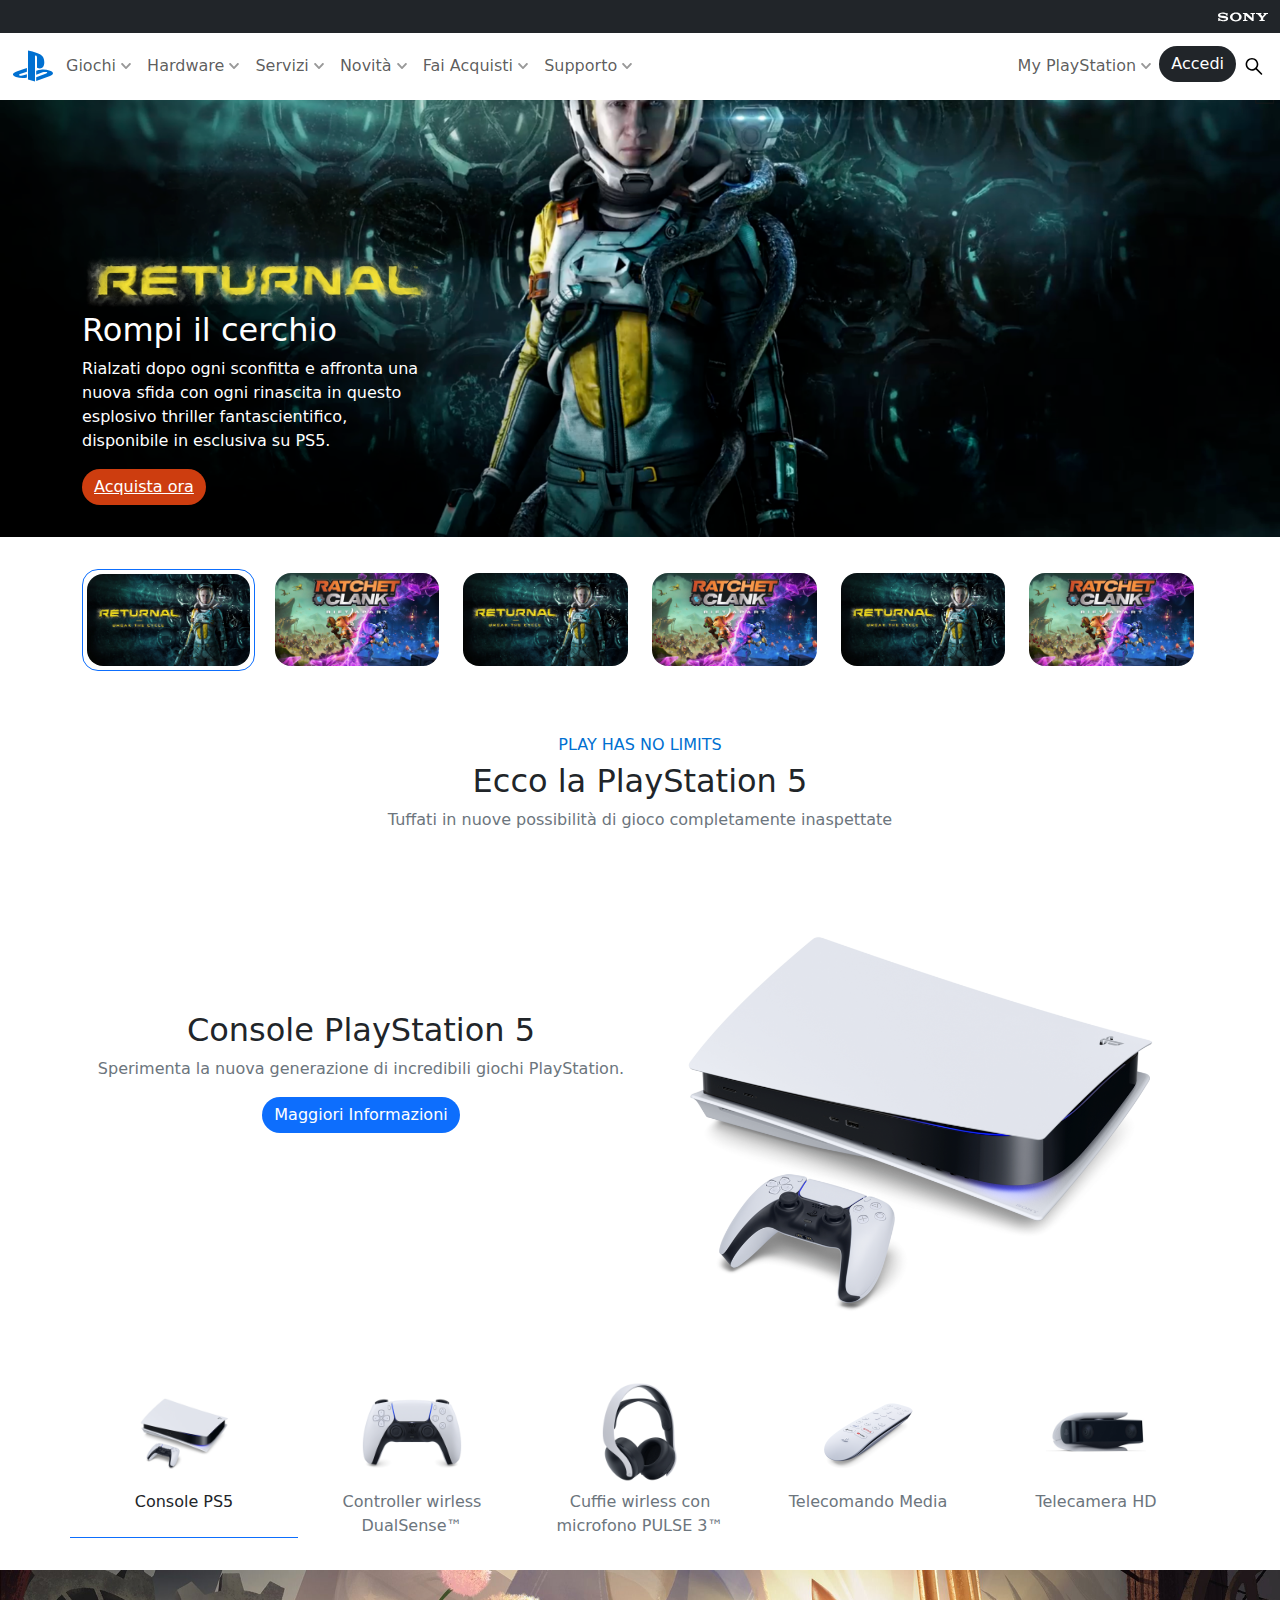
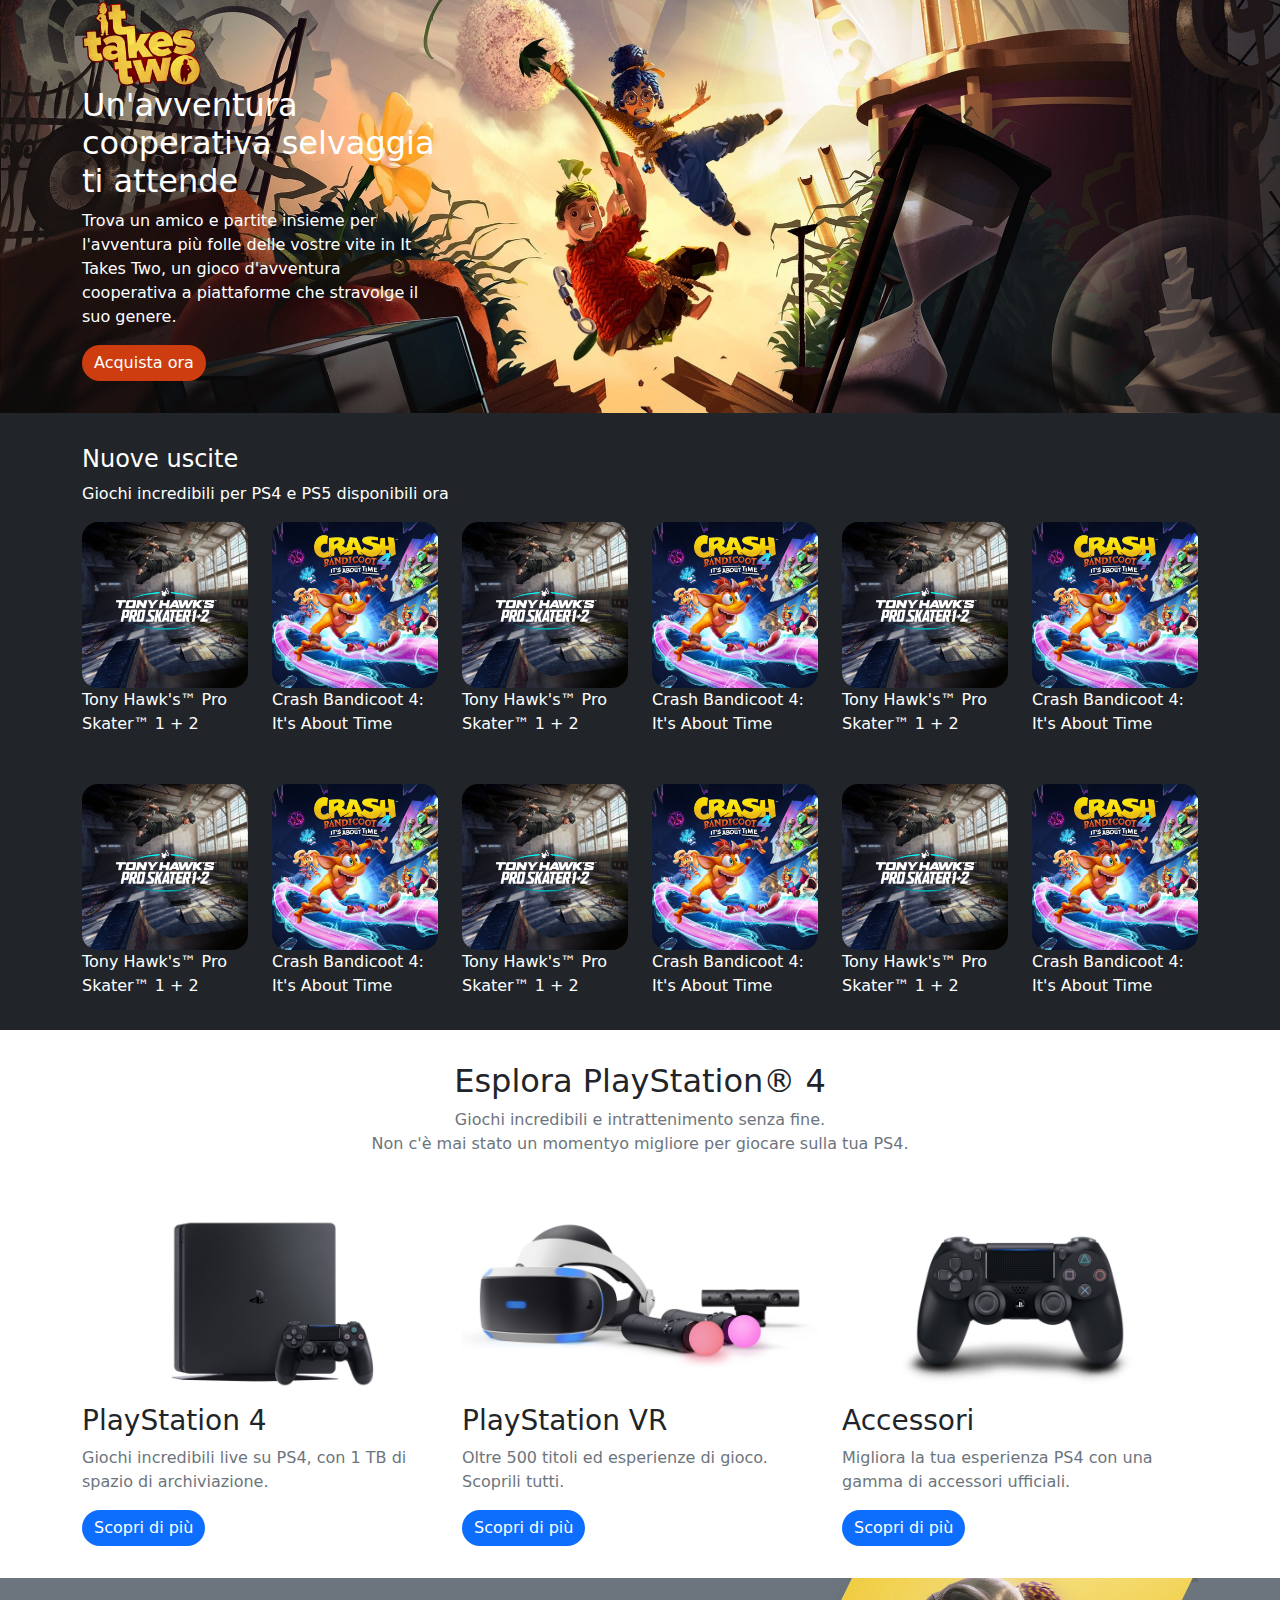
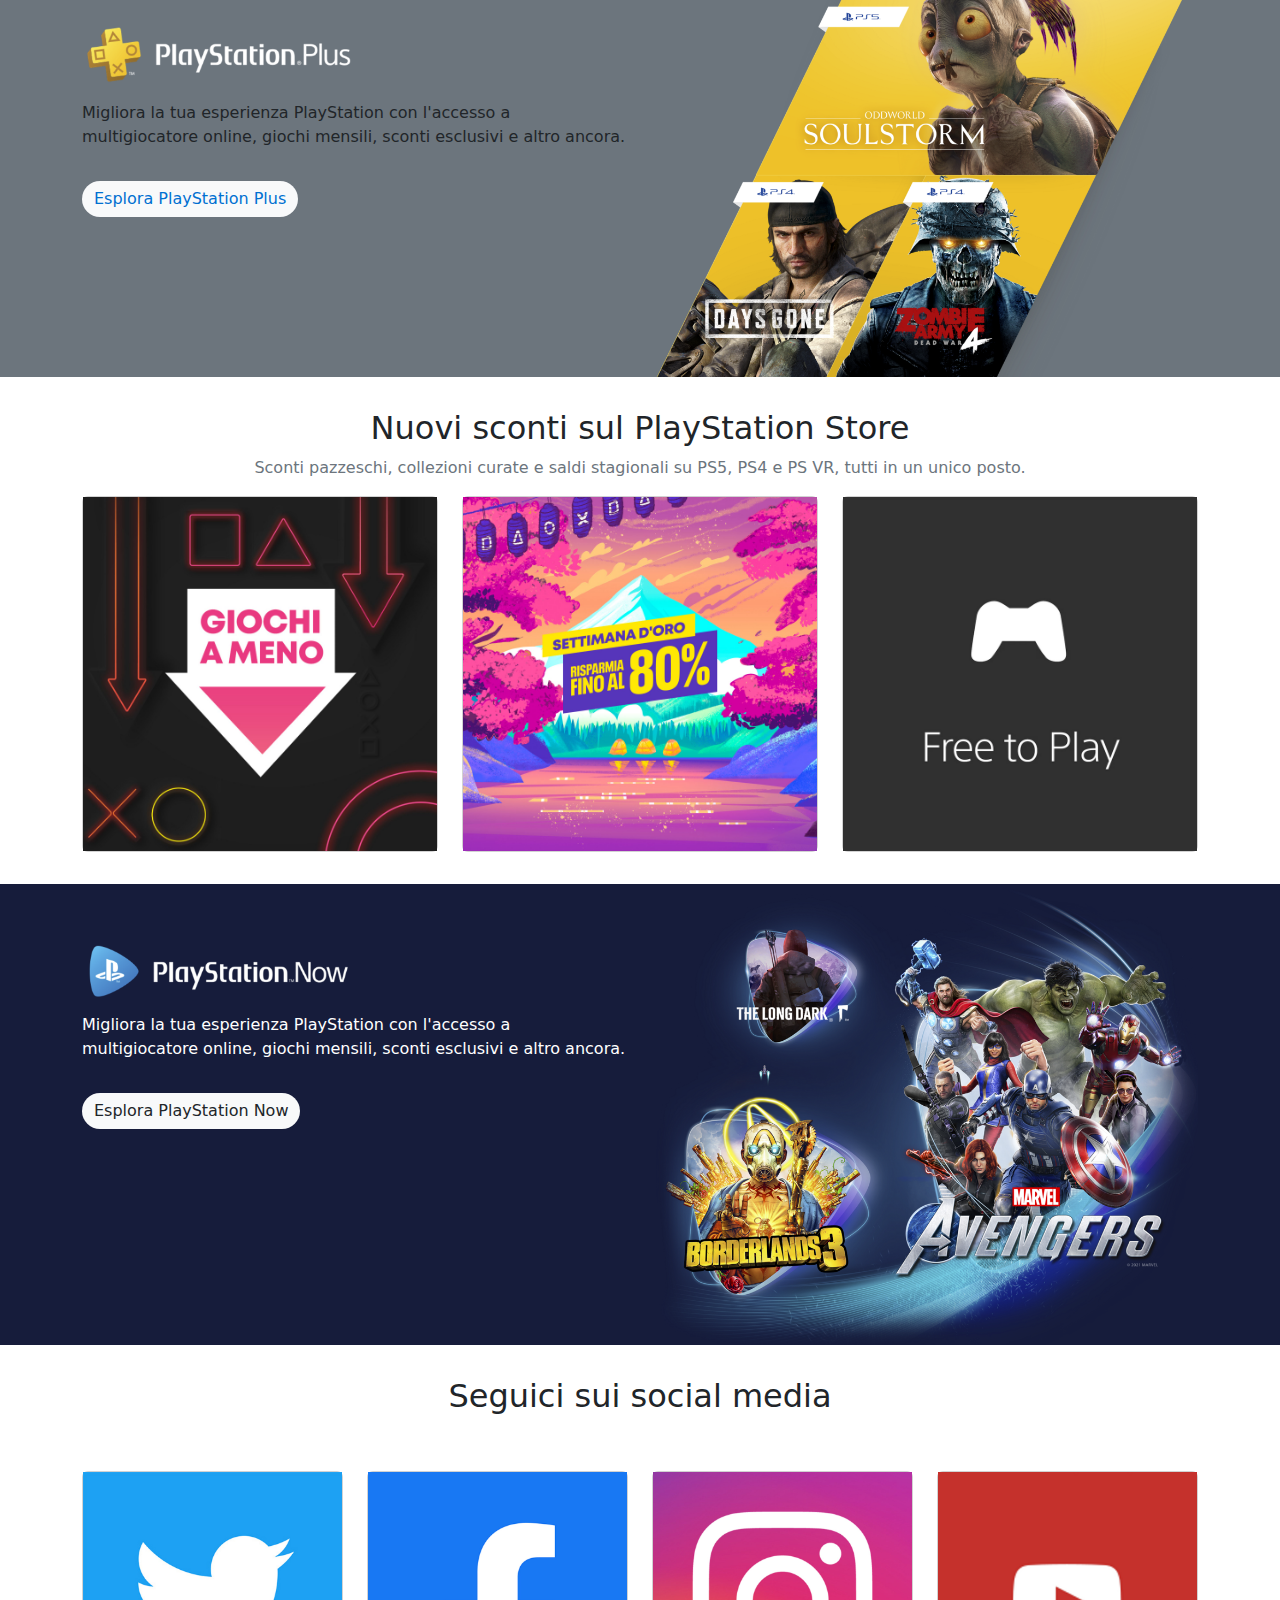
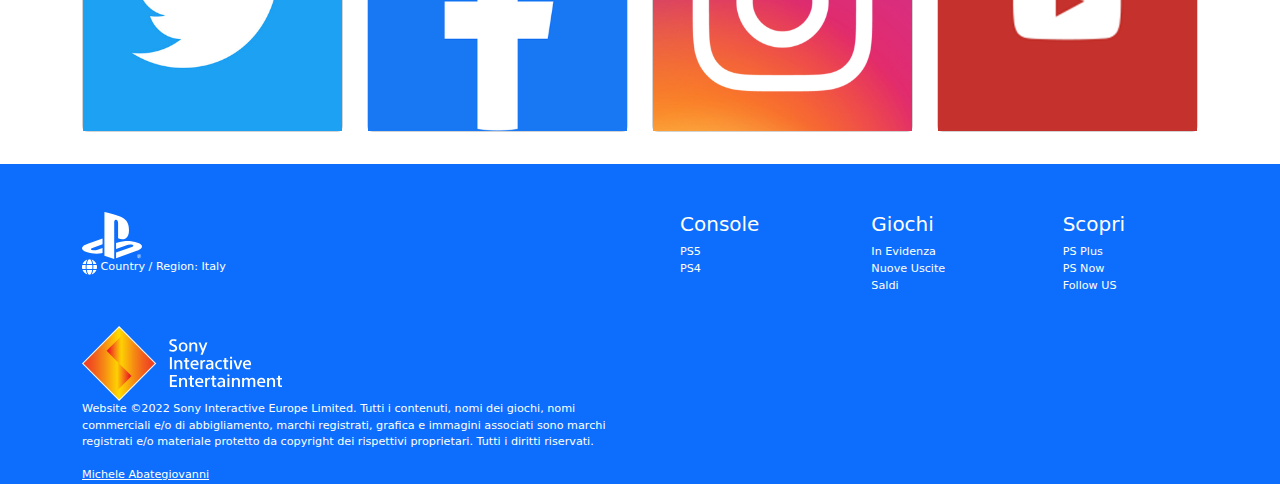
==== commit ab71b97b: "added game page html" ====
--- a/index.html
+++ b/index.html
@@ -34,11 +34,16 @@
                     <ul class="navbar-nav">
 
                         <li class="nav-item">
-                            <a class="nav-link" href="#">
-                                <div>
+                            
+                            <a class="nav-link" href="#">
                                     <span>Giochi</span>
                                     <img src="img/chevron-down-solid.svg" alt="chevronw down grrey" width="10">
-                                </div>
+                                    <div class="dropdown-content">
+                                        <h5>Panoramica</h5>
+                                        <a href="#new-relases">Nuove uscite</a>
+                                        <a href="#">Cosa dicono i clienti</a>
+                                        <a href="#">Integrazione di app</a>
+                                    </div>
                             </a>
                         </li>
 
@@ -140,7 +145,9 @@
                         <p>Rialzati dopo ogni sconfitta e affronta una nuova sfida con ogni rinascita in questo
                             esplosivo thriller fantascientifico, disponibile in esclusiva su PS5.
                         </p>
-                        <button class="btn border-0 rounded-5 bg-orange text-white" href="#">Acquista ora</button>
+                        <button class="btn border-0 rounded-5 bg-orange text-white">
+                            <a class="text-white" href="game/returnal.html">Acquista ora</a>
+                            </button>
                     </div>
                 </div>
             </div>
@@ -153,43 +160,55 @@
 
                     <div class="col">
                         <div class="card border-1 border-primary p-1 rounded-4">
-                            <img src="img/returnal-listing-thumb-01-ps5.jpg" class="img-fluid rounded-4"
-                                alt="copertina returnal">
+                            <a href="game/returnal.html">
+                                <img src="img/returnal-listing-thumb-01-ps5.jpg" class="img-fluid rounded-4"
+                                    alt="copertina returnal">
+                            </a>
                         </div>
                     </div>
 
                     <div class="col">
                         <div class="card border-0 p-1">
-                            <img src="img/ratchet-and-clank-rift-apart-keyart.jpg" class="img-fluid rounded-4"
-                                alt="copertina ratchet and clank rift apart">
+                            <a href="#">
+                                <img src="img/ratchet-and-clank-rift-apart-keyart.jpg" class="img-fluid rounded-4"
+                                    alt="copertina ratchet and clank rift apart">
+                            </a>
                         </div>
                     </div>
 
                     <div class="col">
                         <div class="card border-0 p-1">
-                            <img src="img/returnal-listing-thumb-01-ps5.jpg" class="img-fluid rounded-4"
-                                alt="copertina returnal">
+                            <a href="#">
+                                <img src="img/returnal-listing-thumb-01-ps5.jpg" class="img-fluid rounded-4"
+                                    alt="copertina returnal">
+                            </a>
                         </div>
                     </div>
 
                     <div class="col">
                         <div class="card border-0 p-1">
-                            <img src="img/ratchet-and-clank-rift-apart-keyart.jpg" class="img-fluid rounded-4"
-                                alt="copertina ratchet and clank rift apart">
+                            <a href="#">
+                                <img src="img/ratchet-and-clank-rift-apart-keyart.jpg" class="img-fluid rounded-4"
+                                    alt="copertina ratchet and clank rift apart">
+                            </a>
                         </div>
                     </div>
 
                     <div class="col">
                         <div class="card border-0 p-1">
-                            <img src="img/returnal-listing-thumb-01-ps5.jpg" class="img-fluid rounded-4"
-                                alt="copertina returnal">
+                            <a href="#">
+                                <img src="img/returnal-listing-thumb-01-ps5.jpg" class="img-fluid rounded-4"
+                                    alt="copertina returnal">
+                            </a>
                         </div>
                     </div>
 
                     <div class="col">
                         <div class="card border-0 p-1">
-                            <img src="img/ratchet-and-clank-rift-apart-keyart.jpg" class="img-fluid rounded-4"
-                                alt="copertina ratchet and clank rift apart">
+                            <a href="#">
+                                <img src="img/ratchet-and-clank-rift-apart-keyart.jpg" class="img-fluid rounded-4"
+                                    alt="copertina ratchet and clank rift apart">
+                            </a>
                         </div>
                     </div>
 
--- a/css/style.css
+++ b/css/style.css
@@ -1,3 +1,7 @@
+:root{
+    --bs-btn-hover-bg: #CD3D0F
+}
+
 main {
     margin-top: 67px;
 }
@@ -55,4 +59,28 @@
 .logo-banner {
     width: 50%;
     height: auto;
+}
+
+li.nav-item:focus .dropdown-content {
+    display: flex;
+    flex-direction: column;
+}
+
+.dropdown-content {
+    display: none;
+    position: absolute;
+    background-color: white;
+    min-width: 100vw;
+    box-shadow: 0px 8px 16px 0px rgb(0 0 0 / 20%);
+    z-index: 1;
+    top: 66px;
+    left: 0;
+}
+
+.dropdown-content>* {
+    color: black;
+    padding: 12px 16px;
+    text-decoration: none;
+    display: block;
+    font-size: 13px;
 }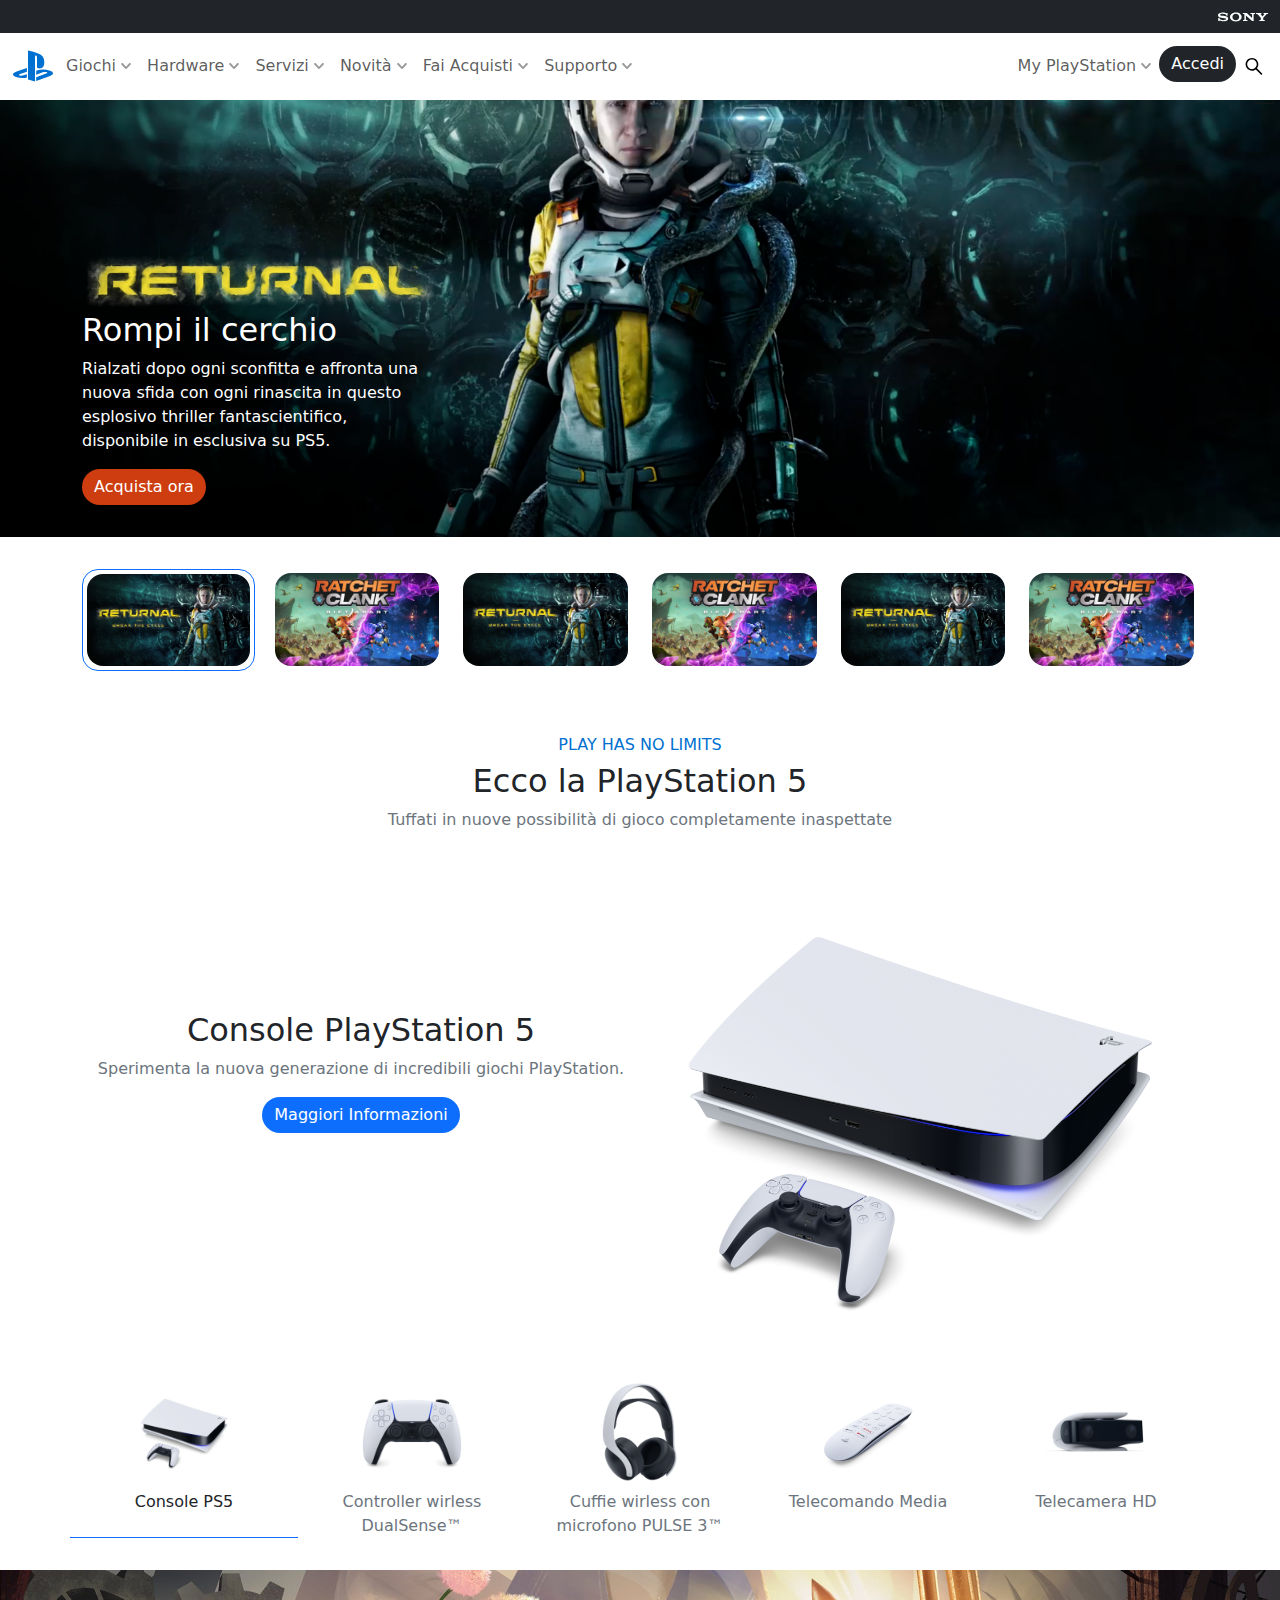
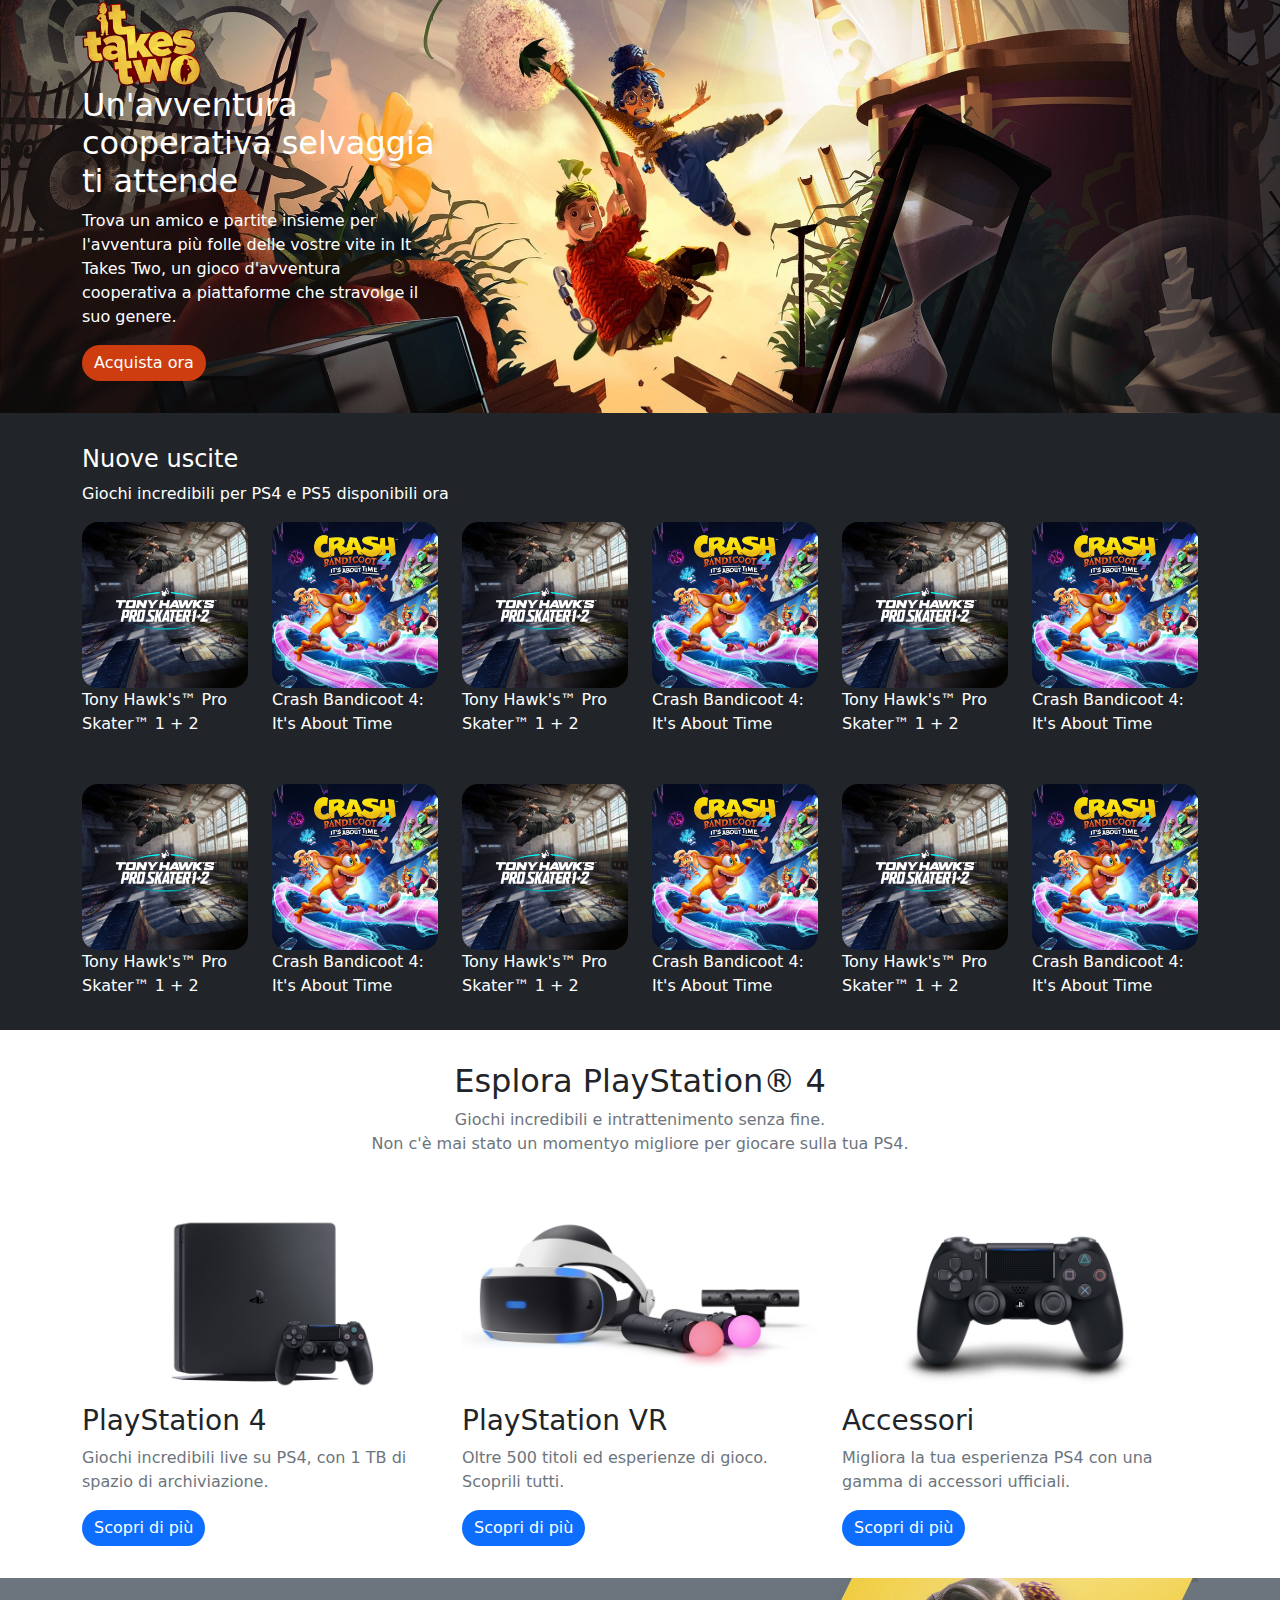
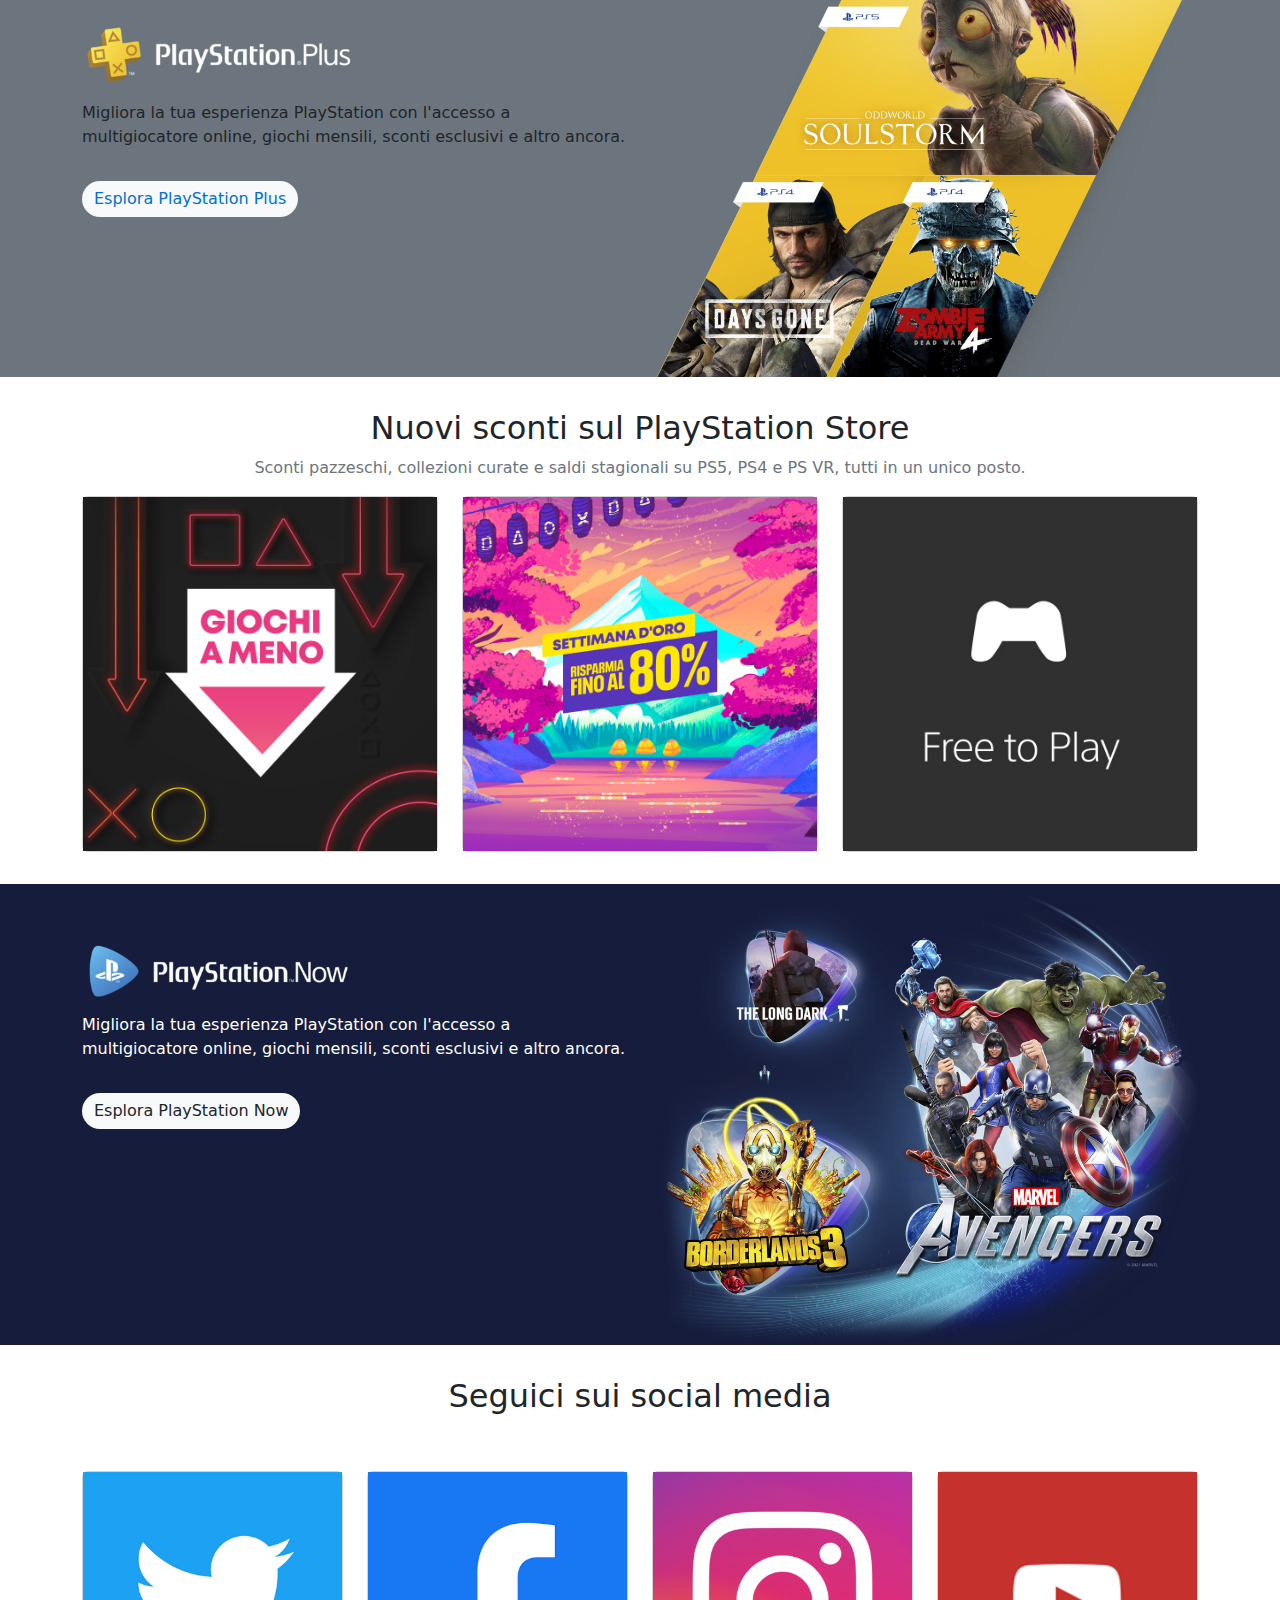
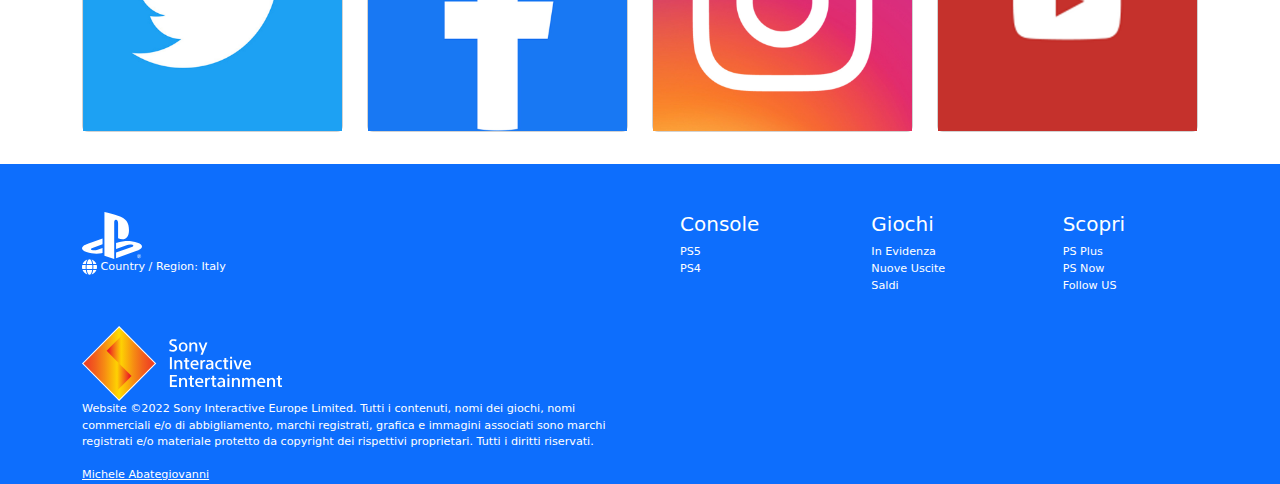
==== commit 613e9d29: "fixed href" ====
--- a/index.html
+++ b/index.html
@@ -145,8 +145,8 @@
                         <p>Rialzati dopo ogni sconfitta e affronta una nuova sfida con ogni rinascita in questo
                             esplosivo thriller fantascientifico, disponibile in esclusiva su PS5.
                         </p>
-                        <button class="btn border-0 rounded-5 bg-orange text-white">
-                            <a class="text-white" href="game/returnal.html">Acquista ora</a>
+                        <button class="btn border-0 rounded-5 bg-orange text-white" >
+                            <a class="text-white text-decoration-none" href="game/returnal.html">Acquista ora</a>
                             </button>
                     </div>
                 </div>
--- a/css/style.css
+++ b/css/style.css
@@ -1,5 +1,5 @@
 :root{
-    --bs-btn-hover-bg: #CD3D0F
+    --bs-btn-hover-bg: #CD3D0F;
 }
 
 main {
@@ -25,6 +25,12 @@
 
 .bg-jumbotron {
     background-image: url(../img/jumbo-bg.png);
+    background-size: cover;
+    background-position: center;
+}
+
+.bg-returnal {
+    background-image: url(../img/returnal-card.png);
     background-size: cover;
     background-position: center;
 }
@@ -83,4 +89,12 @@
     text-decoration: none;
     display: block;
     font-size: 13px;
-}+}
+
+.font-0_85{
+    font-size: 0.85em;
+}
+
+.card{
+    background-color: transparent;
+}
